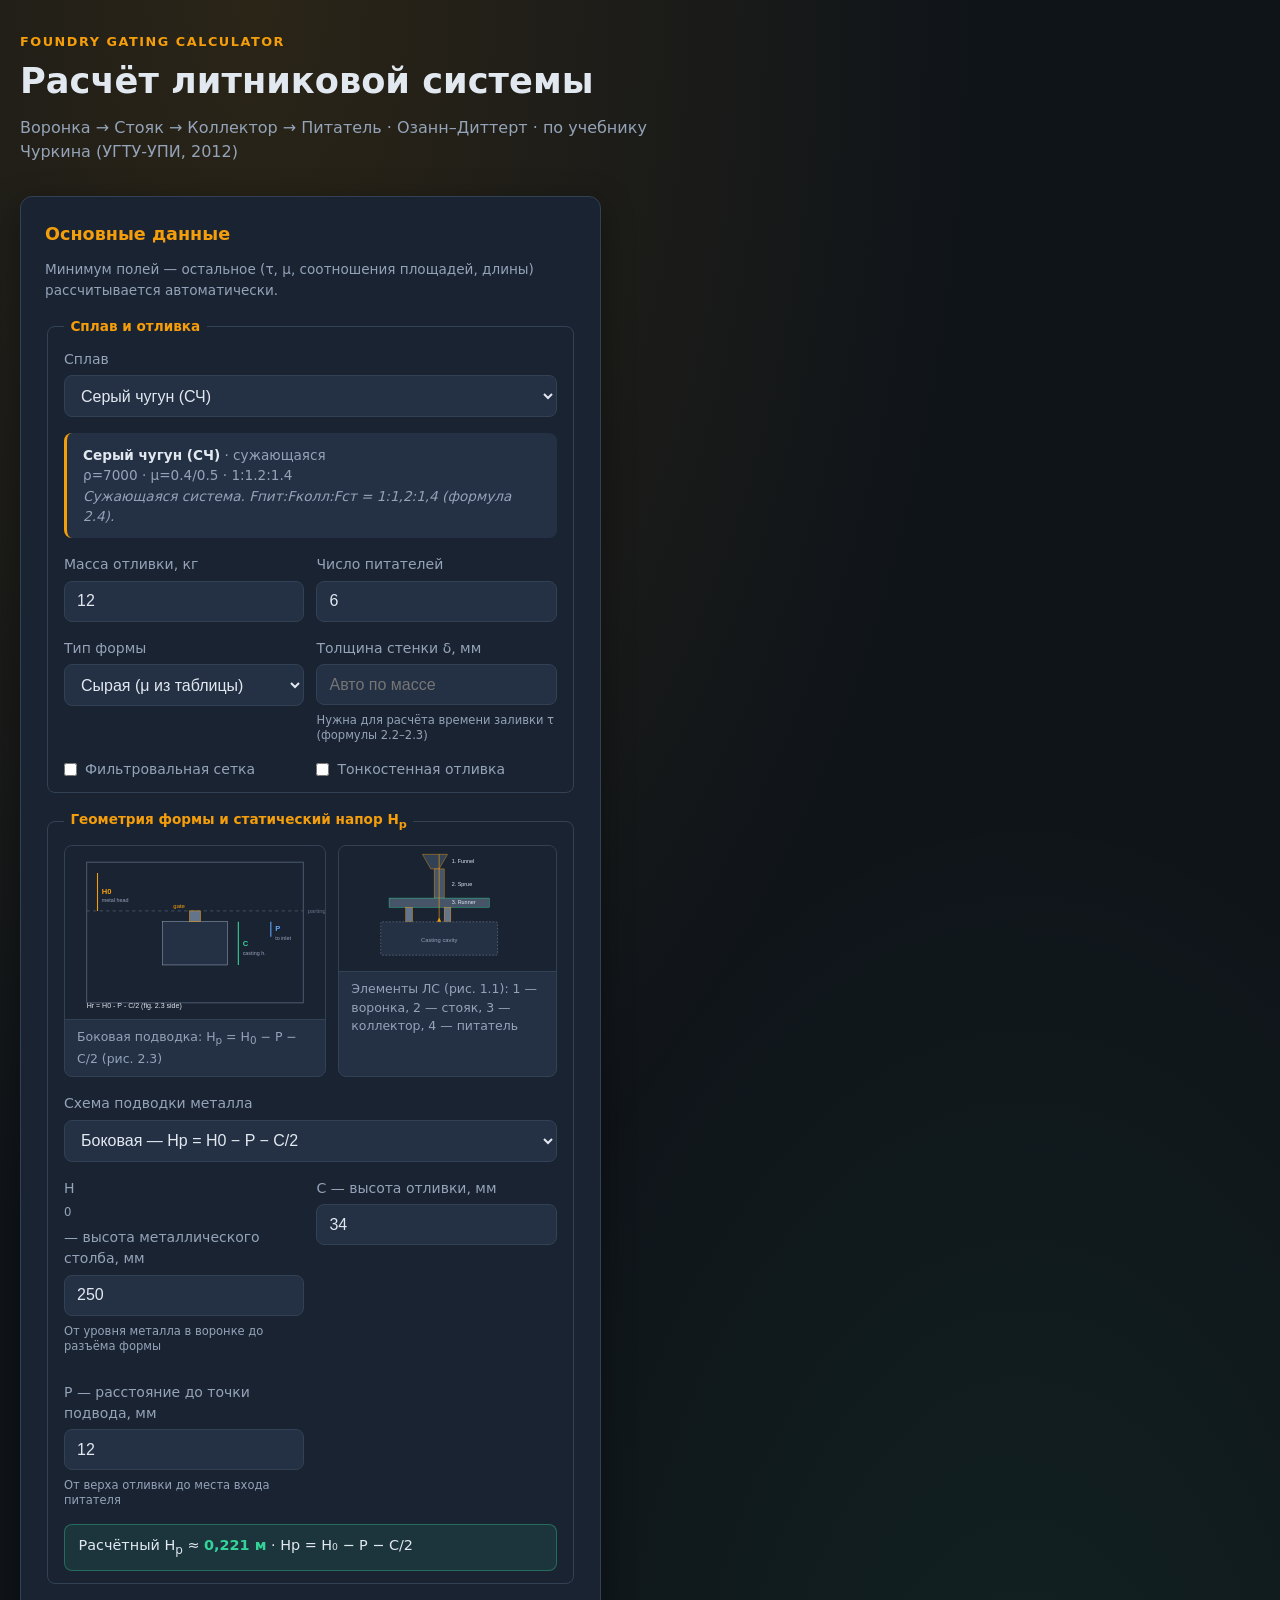
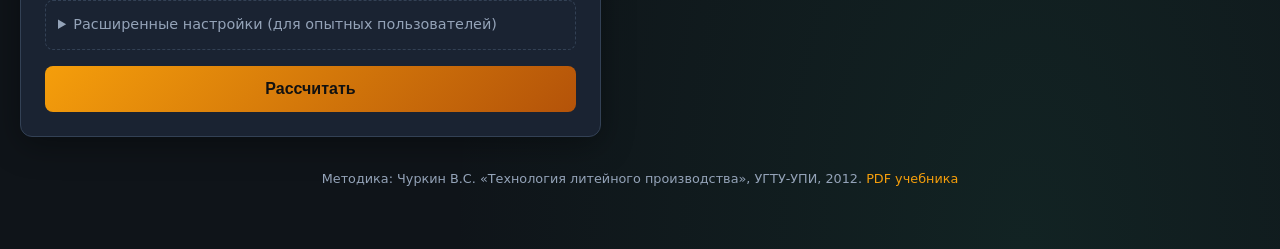
==== docs/index.html @ ab1e5223 "Fix SVG diagrams: valid UTF-8 and explicit dimensions for GitHub Pages" ====
<!DOCTYPE html>
<html lang="ru">
<head>
  <meta charset="UTF-8">
  <meta name="viewport" content="width=device-width, initial-scale=1.0">
  <title>Калькулятор литниковой системы</title>
  <link rel="stylesheet" href="css/styles.css">
</head>
<body>
  <div class="layout layout-wide">
    <header class="header">
      <p class="eyebrow">Foundry Gating Calculator</p>
      <h1>Расчёт литниковой системы</h1>
      <p class="subtitle">Воронка → Стояк → Коллектор → Питатель · Озанн–Диттерт · по учебнику Чуркина (УГТУ-УПИ, 2012)</p>
    </header>

    <main class="grid">
      <section class="card form-card">
        <h2>Основные данные</h2>
        <p class="form-hint">Минимум полей — остальное (τ, μ, соотношения площадей, длины) рассчитывается автоматически.</p>
        <form id="calc-form">

          <fieldset class="form-section">
            <legend>Сплав и отливка</legend>
            <label>Сплав <select id="alloy_id" name="alloy_id" required></select></label>
            <div id="alloy-info" class="alloy-info"></div>
            <div class="row">
              <label>Масса отливки, кг
                <input type="number" name="casting_mass_kg" value="12" min="0.01" step="0.01" required>
              </label>
              <label>Число питателей
                <input type="number" name="feeder_count" value="6" min="1" max="32">
              </label>
            </div>
            <div class="row">
              <label>Тип формы
                <select name="mold_moisture">
                  <option value="wet">Сырая (μ из таблицы)</option>
                  <option value="dry">Сухая</option>
                </select>
              </label>
              <label>Толщина стенки δ, мм
                <input type="number" name="wall_thickness_mm" id="wall_thickness_mm" placeholder="Авто по массе" min="0.1" step="0.1">
                <span class="field-hint">Нужна для расчёта времени заливки τ (формулы 2.2–2.3)</span>
              </label>
            </div>
            <div class="row check-row">
              <label class="check-label"><input type="checkbox" name="filter_screen" value="1"> Фильтровальная сетка</label>
              <label class="check-label"><input type="checkbox" name="thin_walled" value="1"> Тонкостенная отливка</label>
            </div>
          </fieldset>

          <fieldset class="form-section geometry-section">
            <legend>Геометрия формы и статический напор H<sub>р</sub></legend>

            <div class="help-panel">
              <figure class="diagram-figure">
                <img id="layout-diagram" src="img/head-side.svg" alt="Схема расчёта Hр" width="480" height="320">
                <figcaption id="layout-caption">Боковая подводка: H<sub>р</sub> = H<sub>0</sub> − P − C/2 (рис. 2.3)</figcaption>
              </figure>
              <figure class="diagram-figure diagram-small">
                <img src="img/system-elements.svg" alt="Элементы литниковой системы" width="520" height="300">
                <figcaption>Элементы ЛС (рис. 1.1): 1 — воронка, 2 — стояк, 3 — коллектор, 4 — питатель</figcaption>
              </figure>
            </div>

            <label>Схема подводки металла
              <select name="gating_layout" id="gating_layout">
                <option value="side">Боковая — H<sub>р</sub> = H<sub>0</sub> − P − C/2</option>
                <option value="top">Верхняя — H<sub>р</sub> = H<sub>0</sub></option>
                <option value="siphon">Сифонная — H<sub>р</sub> = H<sub>0</sub> − C/2</option>
                <option value="symmetric">Симметричная — H<sub>р</sub> = H<sub>0</sub> − C/8</option>
              </select>
            </label>

            <div class="row row-3">
              <label>H<sub>0</sub> — высота металлического столба, мм
                <input type="number" name="sprue_height_mm" id="sprue_height_mm" value="250" min="10" step="1">
                <span class="field-hint">От уровня металла в воронке до разъёма формы</span>
              </label>
              <label>C — высота отливки, мм
                <input type="number" name="casting_height_mm" id="casting_height_mm" value="34" min="0" step="1">
              </label>
              <label id="p-field">P — расстояние до точки подвода, мм
                <input type="number" name="inlet_distance_mm" id="inlet_distance_mm" value="12" min="0" step="1">
                <span class="field-hint">От верха отливки до места входа питателя</span>
              </label>
            </div>

            <div id="head-preview" class="head-preview">
              Расчётный H<sub>р</sub> ≈ <strong>0,212 м</strong>
            </div>
          </fieldset>

          <details class="advanced-section">
            <summary>Расширенные настройки (для опытных пользователей)</summary>
            <fieldset class="form-section">
              <legend>Дополнительно по отливке</legend>
              <div class="row">
                <label>Масса прибылей, кг <input type="number" name="riser_mass_kg" value="0" min="0" step="0.01"></label>
                <label>Отливок в форме <input type="number" name="castings_per_mold" value="1" min="1" max="32"></label>
              </div>
              <div class="row">
                <label>Коллекторов <input type="number" name="collector_count" value="1" min="1" max="8"></label>
                <label>H<sub>р</sub> вручную, м <input type="number" name="static_head_m" placeholder="Авто из геометрии" min="0.01" step="0.001"></label>
              </div>
              <div class="row">
                <label>Тип стенки (сталь)
                  <select name="steel_wall_type"><option value="thick">Толстостенная</option><option value="thin">Тонкостенная</option></select>
                </label>
                <label>Подключение питателя
                  <select name="feeder_attachment"><option value="to_riser">К прибыли</option><option value="to_casting">К отливке</option></select>
                </label>
              </div>
            </fieldset>

            <fieldset class="form-section">
              <legend>Ручная корректировка расчёта</legend>
              <div class="row">
                <label>τ вручную, с <input type="number" name="pouring_time_s" placeholder="Авто (2.2/2.3)" min="0.1" step="0.1"></label>
                <label>μ — коэфф. расхода <input type="number" name="discharge_coefficient" placeholder="Из базы сплава" min="0.01" max="1" step="0.01"></label>
              </div>
              <div class="row row-3">
                <label>F<sub>пит</sub> <input type="number" name="area_ratio_feeder" placeholder="Авто" min="0.1" step="0.01"></label>
                <label>F<sub>колл</sub> <input type="number" name="area_ratio_collector" placeholder="Авто" min="0.1" step="0.01"></label>
                <label>F<sub>ст</sub> <input type="number" name="area_ratio_sprue" placeholder="Авто" min="0.1" step="0.01"></label>
              </div>
              <div class="row">
                <label>Припуск на литник, % <input type="number" name="overrun_factor" placeholder="Из базы" min="0" max="100" step="1"></label>
                <label>Допуск итерации, % <input type="number" name="iteration_tolerance" value="3" min="1" max="20" step="1"></label>
              </div>
            </fieldset>

            <fieldset class="form-section">
              <legend>Формы сечений</legend>
              <div class="row row-3">
                <label>Форма стояка <select name="sprue_shape"><option value="circle">Круг</option><option value="square">Квадрат</option></select></label>
                <label>Конус стояка <select name="sprue_taper"><option value="constricting_down">Суж. вниз</option><option value="expanding_up">Расш. вверх</option></select></label>
                <label>Уклон стояка, мм <input type="number" name="sprue_draft_mm" value="5" min="0" step="0.5"></label>
              </div>
              <div class="row row-3">
                <label>Форма коллектора <select name="collector_shape"><option value="trapezoid">Трапеция</option><option value="rectangle">Прямоугольник</option><option value="circle">Круг</option><option value="square">Квадрат</option></select></label>
                <label>Форма питателя <select name="feeder_shape"><option value="trapezoid">Трапеция</option><option value="rectangle">Прямоугольник</option><option value="circle">Круг</option><option value="square">Квадрат</option></select></label>
                <label>Соотн. сторон питателя <input type="number" name="feeder_aspect_ratio" value="3" min="1" max="10" step="0.1"></label>
              </div>
            </fieldset>
          </details>

          <button type="submit" class="btn-primary">Рассчитать</button>
        </form>
      </section>

      <section class="card results-card" id="results" hidden>
        <h2>Результаты</h2>
        <div id="auto-info" class="auto-info"></div>
        <div id="summary" class="summary"></div>
        <div id="extra" class="extra-stats"></div>
        <div id="sections" class="sections"></div>
        <div id="mass" class="mass-block"></div>
        <div id="notes" class="notes"></div>
      </section>
    </main>

    <footer class="footer">
      <p>
        Методика: Чуркин В.С. «Технология литейного производства», УГТУ-УПИ, 2012.
        <a href="reference.pdf" target="_blank" rel="noopener">PDF учебника</a>
      </p>
    </footer>
  </div>
  <script src="js/data.js"></script>
  <script src="js/engine.js"></script>
  <script src="js/app.js"></script>
</body>
</html>
---- docs/css/styles.css ----
:root {
  --bg: #0f1419;
  --surface: #1a2332;
  --surface-2: #243044;
  --border: #334155;
  --text: #e2e8f0;
  --muted: #94a3b8;
  --accent: #f59e0b;
  --accent-dim: #b45309;
  --success: #34d399;
  --warning: #fbbf24;
  --radius: 12px;
  --shadow: 0 8px 32px rgba(0, 0, 0, 0.35);
  font-family: "Segoe UI", system-ui, -apple-system, sans-serif;
}

* { box-sizing: border-box; }

body {
  margin: 0;
  min-height: 100vh;
  background:
    radial-gradient(ellipse at 20% 0%, rgba(245, 158, 11, 0.12), transparent 50%),
    radial-gradient(ellipse at 80% 100%, rgba(52, 211, 153, 0.08), transparent 40%),
    var(--bg);
  color: var(--text);
  line-height: 1.5;
}

.layout { max-width: 1100px; margin: 0 auto; padding: 2rem 1.25rem 3rem; }
.layout-wide { max-width: 1280px; }
.form-section { border: 1px solid var(--border); border-radius: 8px; padding: 0.75rem 1rem 0.25rem; margin-bottom: 1rem; }
.form-section legend { padding: 0 0.4rem; color: var(--accent); font-size: 0.85rem; font-weight: 600; }
.row-3 { grid-template-columns: repeat(3, 1fr); }
@media (max-width: 700px) { .row, .row-3 { grid-template-columns: 1fr; } }
.extra-stats { margin-bottom: 1rem; }
.extra-grid { display: grid; grid-template-columns: repeat(auto-fit, minmax(130px, 1fr)); gap: 0.5rem; background: var(--surface-2); border-radius: 8px; padding: 0.75rem; font-size: 0.85rem; }
.extra-grid span { display: block; color: var(--muted); font-size: 0.72rem; text-transform: uppercase; letter-spacing: 0.04em; }
.extra-grid strong { color: var(--success); }
.mass-block { margin: 1rem 0; padding-top: 0.75rem; border-top: 1px solid var(--border); }
.mass-title { margin: 0 0 0.5rem; font-size: 0.9rem; color: var(--accent); }
.header { margin-bottom: 2rem; }
.eyebrow { margin: 0 0 0.25rem; font-size: 0.8rem; letter-spacing: 0.12em; text-transform: uppercase; color: var(--accent); font-weight: 600; }
h1 { margin: 0 0 0.5rem; font-size: clamp(1.6rem, 4vw, 2.2rem); font-weight: 700; }
.subtitle { margin: 0; color: var(--muted); max-width: 640px; }
.grid { display: grid; gap: 1.25rem; }
@media (min-width: 900px) { .grid { grid-template-columns: 1fr 1.1fr; align-items: start; } }
.card { background: var(--surface); border: 1px solid var(--border); border-radius: var(--radius); padding: 1.5rem; box-shadow: var(--shadow); }
.card h2 { margin: 0 0 1.25rem; font-size: 1.1rem; color: var(--accent); }
label { display: flex; flex-direction: column; gap: 0.35rem; font-size: 0.875rem; color: var(--muted); margin-bottom: 1rem; }
input, select { background: var(--surface-2); border: 1px solid var(--border); border-radius: 8px; color: var(--text); padding: 0.65rem 0.75rem; font-size: 1rem; }
input:focus, select:focus { outline: 2px solid rgba(245, 158, 11, 0.45); border-color: var(--accent); }
.row { display: grid; grid-template-columns: 1fr 1fr; gap: 0.75rem; }
.alloy-info { background: var(--surface-2); border-radius: 8px; padding: 0.75rem 1rem; margin-bottom: 1rem; font-size: 0.85rem; color: var(--muted); border-left: 3px solid var(--accent); }
.alloy-info strong { color: var(--text); }
.btn-primary { width: 100%; border: none; border-radius: 8px; padding: 0.85rem 1rem; font-size: 1rem; font-weight: 600; cursor: pointer; background: linear-gradient(135deg, var(--accent), var(--accent-dim)); color: #111; }
.btn-primary:hover { filter: brightness(1.08); transform: translateY(-1px); }
.summary { display: grid; grid-template-columns: repeat(auto-fit, minmax(140px, 1fr)); gap: 0.75rem; margin-bottom: 1.25rem; }
.stat { background: var(--surface-2); border-radius: 8px; padding: 0.75rem; }
.stat-label { font-size: 0.75rem; color: var(--muted); text-transform: uppercase; letter-spacing: 0.05em; }
.stat-value { font-size: 1.15rem; font-weight: 700; color: var(--success); margin-top: 0.15rem; }
.sections { display: flex; flex-direction: column; gap: 0.75rem; }
.section-item { background: var(--surface-2); border-radius: 8px; padding: 1rem; border-left: 4px solid var(--accent); }
.section-item h3 { margin: 0 0 0.35rem; font-size: 0.95rem; }
.section-area { font-size: 1.4rem; font-weight: 700; color: var(--accent); }
.section-flow { font-size: 1.2rem; }
.section-dim { color: var(--muted); font-size: 0.9rem; margin-top: 0.25rem; }
.notes { margin-top: 1rem; padding-top: 1rem; border-top: 1px solid var(--border); }
.notes p { margin: 0.35rem 0; font-size: 0.85rem; color: var(--muted); }
.notes p.warning { color: var(--warning); }
.footer { margin-top: 2rem; text-align: center; font-size: 0.8rem; color: var(--muted); }
.error { background: rgba(239, 68, 68, 0.15); border: 1px solid rgba(239, 68, 68, 0.4); color: #fca5a5; padding: 0.75rem 1rem; border-radius: 8px; margin-top: 1rem; font-size: 0.9rem; }

.form-hint { margin: -0.5rem 0 1rem; font-size: 0.85rem; color: var(--muted); }
.field-hint { font-size: 0.72rem; color: var(--muted); line-height: 1.3; margin-top: 0.15rem; }
.check-row { align-items: center; }
.check-label { flex-direction: row; align-items: center; gap: 0.5rem; margin-bottom: 0.5rem; cursor: pointer; }
.check-label input { width: auto; margin: 0; }

.help-panel { display: grid; gap: 0.75rem; margin-bottom: 1rem; }
@media (min-width: 700px) { .help-panel { grid-template-columns: 1.2fr 1fr; } }
.diagram-figure { margin: 0; background: var(--surface-2); border-radius: 8px; overflow: hidden; border: 1px solid var(--border); }
.diagram-figure img { display: block; width: 100%; height: auto; }
.diagram-figure figcaption { padding: 0.5rem 0.75rem; font-size: 0.78rem; color: var(--muted); border-top: 1px solid var(--border); }
.head-preview { background: rgba(52, 211, 153, 0.1); border: 1px solid rgba(52, 211, 153, 0.35); border-radius: 8px; padding: 0.65rem 0.85rem; font-size: 0.9rem; color: var(--text); margin-bottom: 0.5rem; }
.head-preview strong { color: var(--success); }

.advanced-section { margin: 1rem 0; border: 1px dashed var(--border); border-radius: 8px; padding: 0.5rem 0.75rem; }
.advanced-section summary { cursor: pointer; color: var(--muted); font-size: 0.9rem; padding: 0.35rem 0; user-select: none; }
.advanced-section summary:hover { color: var(--accent); }
.advanced-section[open] summary { margin-bottom: 0.5rem; color: var(--accent); }
.advanced-section .form-section { margin-top: 0.5rem; }

.auto-info { background: var(--surface-2); border-radius: 8px; padding: 0.65rem 0.85rem; margin-bottom: 1rem; border-left: 3px solid var(--success); }
.auto-info p { margin: 0; font-size: 0.82rem; color: var(--muted); }

.footer a { color: var(--accent); text-decoration: none; }
.footer a:hover { text-decoration: underline; }
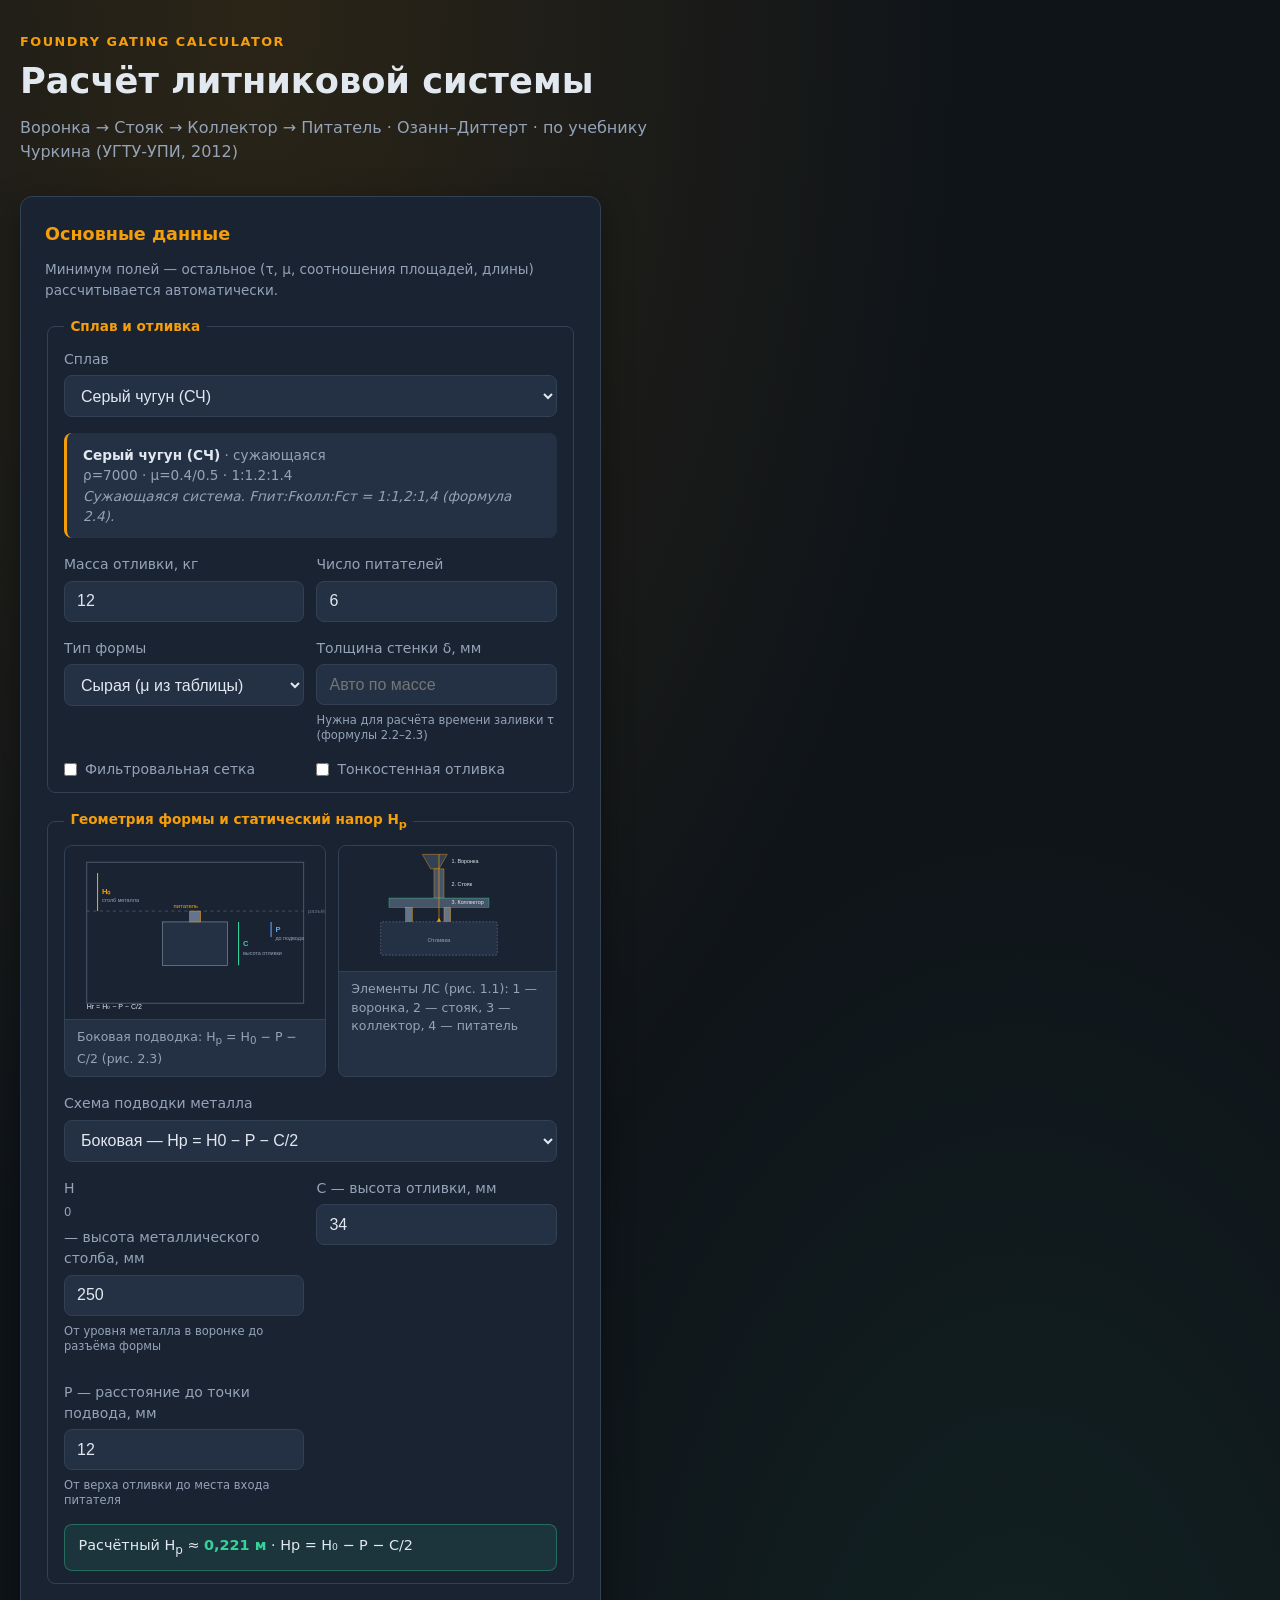
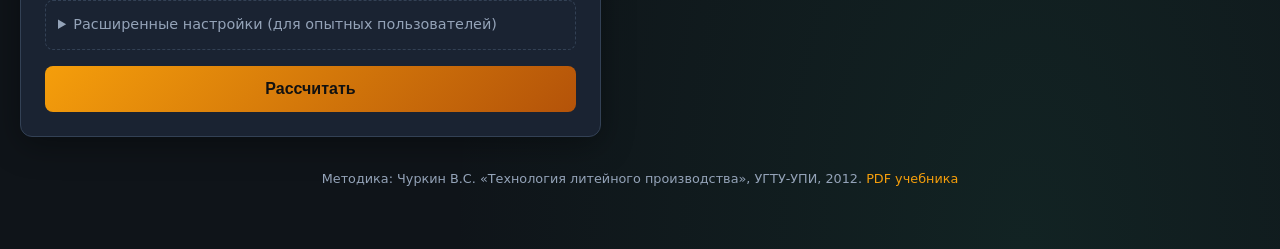
==== commit 54a9ce9a: "Embed SVG diagrams inline instead of external img files" ====
--- a/docs/index.html
+++ b/docs/index.html
@@ -55,11 +55,11 @@
 
             <div class="help-panel">
               <figure class="diagram-figure">
-                <img id="layout-diagram" src="img/head-side.svg" alt="Схема расчёта Hр" width="480" height="320">
+                <div id="layout-diagram" class="diagram-svg" role="img" aria-label="Схема расчёта Hр"></div>
                 <figcaption id="layout-caption">Боковая подводка: H<sub>р</sub> = H<sub>0</sub> − P − C/2 (рис. 2.3)</figcaption>
               </figure>
               <figure class="diagram-figure diagram-small">
-                <img src="img/system-elements.svg" alt="Элементы литниковой системы" width="520" height="300">
+                <div id="system-diagram" class="diagram-svg" role="img" aria-label="Элементы литниковой системы"></div>
                 <figcaption>Элементы ЛС (рис. 1.1): 1 — воронка, 2 — стояк, 3 — коллектор, 4 — питатель</figcaption>
               </figure>
             </div>
@@ -168,6 +168,7 @@
       </p>
     </footer>
   </div>
+  <script src="js/diagrams.js"></script>
   <script src="js/data.js"></script>
   <script src="js/engine.js"></script>
   <script src="js/app.js"></script>
--- a/docs/css/styles.css
+++ b/docs/css/styles.css
@@ -80,7 +80,10 @@
 .help-panel { display: grid; gap: 0.75rem; margin-bottom: 1rem; }
 @media (min-width: 700px) { .help-panel { grid-template-columns: 1.2fr 1fr; } }
 .diagram-figure { margin: 0; background: var(--surface-2); border-radius: 8px; overflow: hidden; border: 1px solid var(--border); }
-.diagram-figure img { display: block; width: 100%; height: auto; }
+.diagram-figure img,
+.diagram-figure svg,
+.diagram-svg svg { display: block; width: 100%; height: auto; }
+.diagram-svg { line-height: 0; }
 .diagram-figure figcaption { padding: 0.5rem 0.75rem; font-size: 0.78rem; color: var(--muted); border-top: 1px solid var(--border); }
 .head-preview { background: rgba(52, 211, 153, 0.1); border: 1px solid rgba(52, 211, 153, 0.35); border-radius: 8px; padding: 0.65rem 0.85rem; font-size: 0.9rem; color: var(--text); margin-bottom: 0.5rem; }
 .head-preview strong { color: var(--success); }
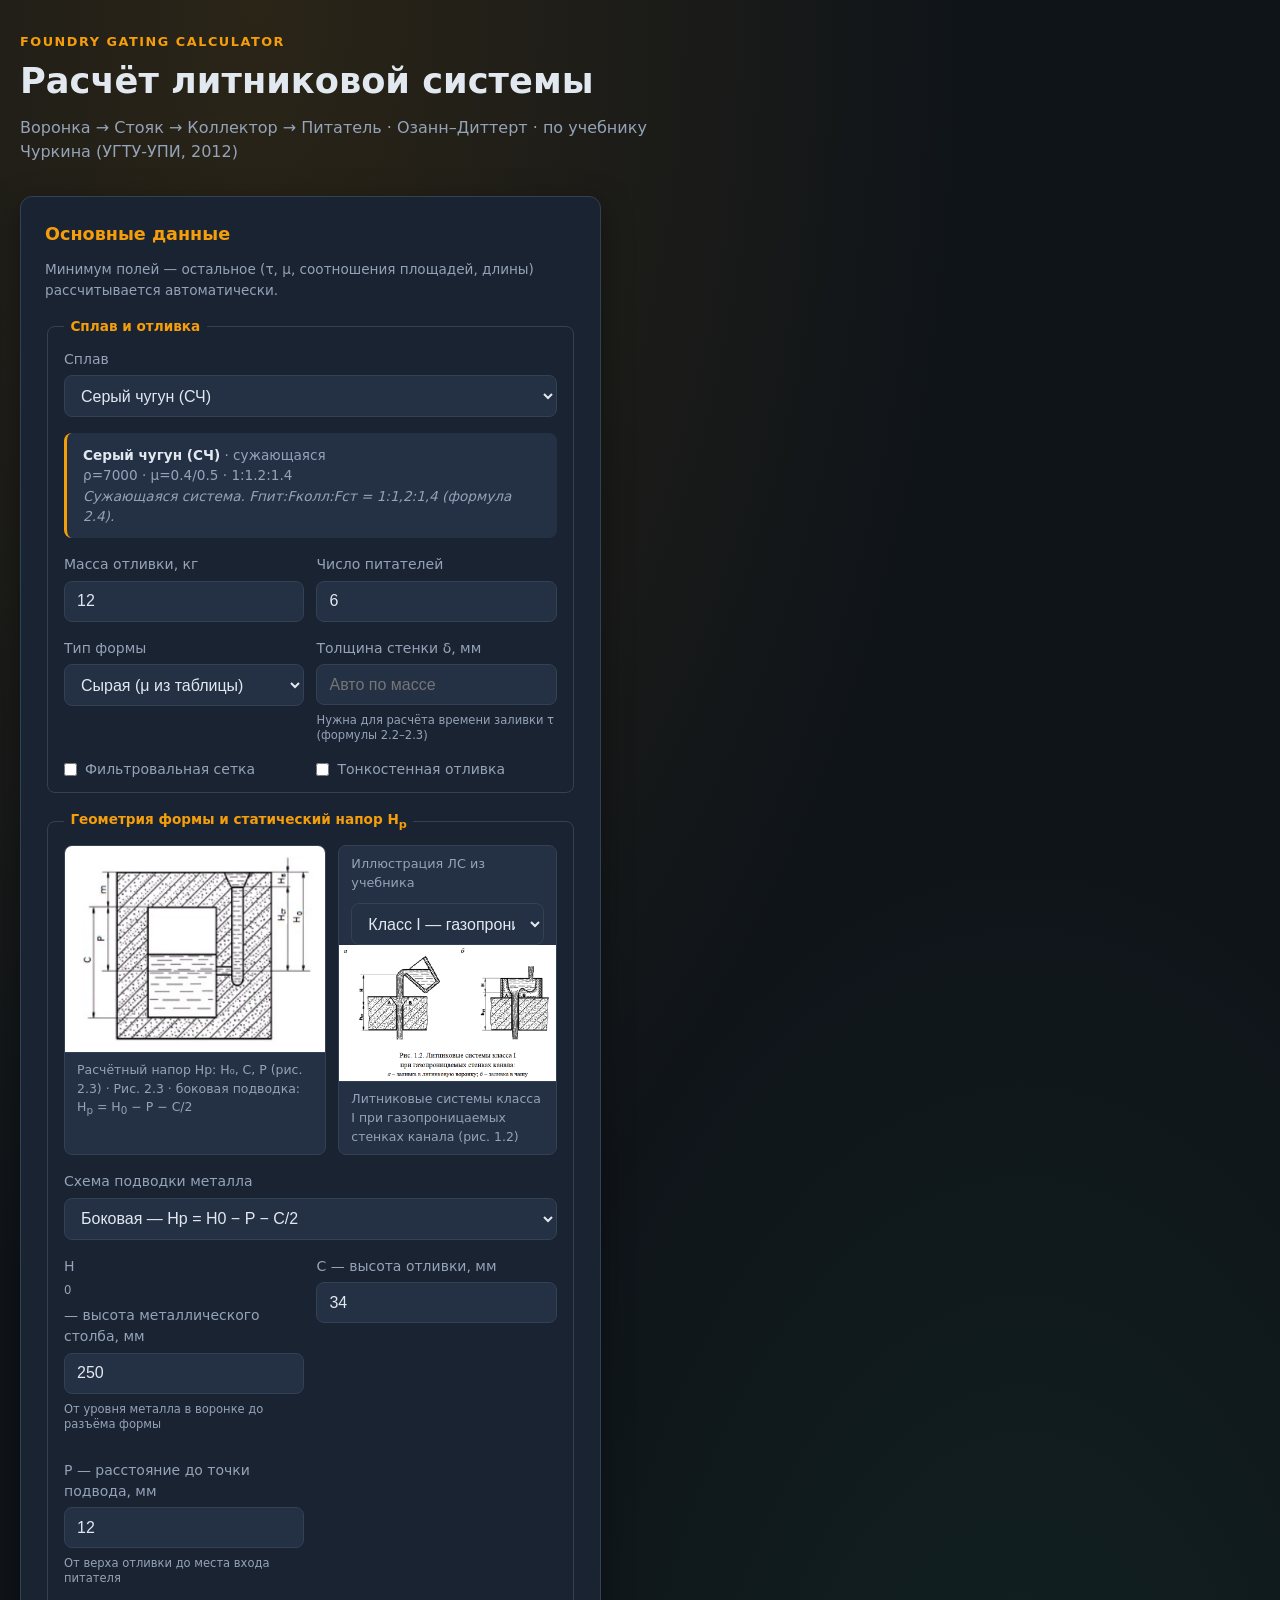
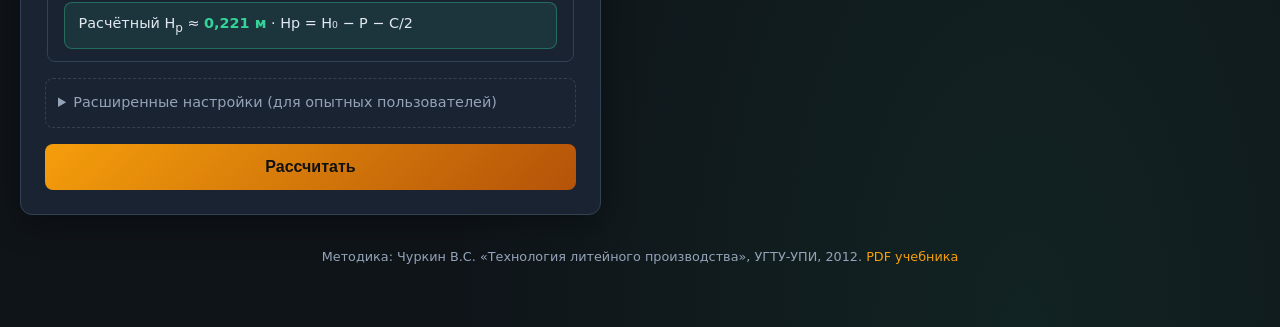
==== commit 59dc9079: "Подключить иллюстрации из resourse (1-7.png) по res.txt" ====
--- a/docs/index.html
+++ b/docs/index.html
@@ -4,7 +4,7 @@
   <meta charset="UTF-8">
   <meta name="viewport" content="width=device-width, initial-scale=1.0">
   <title>Калькулятор литниковой системы</title>
-  <link rel="stylesheet" href="css/styles.css">
+  <link rel="stylesheet" href="css/styles.css?v=4">
 </head>
 <body>
   <div class="layout layout-wide">
@@ -44,6 +44,10 @@
                 <span class="field-hint">Нужна для расчёта времени заливки τ (формулы 2.2–2.3)</span>
               </label>
             </div>
+            <div id="coeff-table-figure" class="ref-figure" hidden>
+              <img id="ref-coeff-img" class="ref-img" src="" alt="">
+              <p id="ref-coeff-caption" class="ref-caption"></p>
+            </div>
             <div class="row check-row">
               <label class="check-label"><input type="checkbox" name="filter_screen" value="1"> Фильтровальная сетка</label>
               <label class="check-label"><input type="checkbox" name="thin_walled" value="1"> Тонкостенная отливка</label>
@@ -55,12 +59,20 @@
 
             <div class="help-panel">
               <figure class="diagram-figure">
-                <div id="layout-diagram" class="diagram-svg" role="img" aria-label="Схема расчёта Hр"></div>
-                <figcaption id="layout-caption">Боковая подводка: H<sub>р</sub> = H<sub>0</sub> − P − C/2 (рис. 2.3)</figcaption>
+                <img id="ref-head-img" class="ref-img" src="img/book/7.png" alt="Расчётный напор Hр">
+                <figcaption id="layout-caption">Расчётный напор H<sub>р</sub>: H<sub>0</sub>, C, P (рис. 2.3) · боковая: H<sub>р</sub> = H<sub>0</sub> − P − C/2</figcaption>
               </figure>
               <figure class="diagram-figure diagram-small">
-                <div id="system-diagram" class="diagram-svg" role="img" aria-label="Элементы литниковой системы"></div>
-                <figcaption>Элементы ЛС (рис. 1.1): 1 — воронка, 2 — стояк, 3 — коллектор, 4 — питатель</figcaption>
+                <label class="ref-select-label">Иллюстрация ЛС из учебника
+                  <select id="system-illustration">
+                    <option value="3">Класс I — газопроницаемые стенки</option>
+                    <option value="4">Класс I — газонепроницаемые стенки</option>
+                    <option value="5">Класс II — вид IIА</option>
+                    <option value="6">Класс II — вид IIB</option>
+                  </select>
+                </label>
+                <img id="ref-system-img" class="ref-img" src="img/book/3.png" alt="Литниковая система">
+                <figcaption id="system-caption">Литниковые системы класса I при газопроницаемых стенках канала (рис. 1.2)</figcaption>
               </figure>
             </div>
 
@@ -168,9 +180,9 @@
       </p>
     </footer>
   </div>
-  <script src="js/diagrams.js"></script>
-  <script src="js/data.js"></script>
-  <script src="js/engine.js"></script>
-  <script src="js/app.js"></script>
+  <script src="js/reference-images.js?v=4"></script>
+  <script src="js/data.js?v=4"></script>
+  <script src="js/engine.js?v=4"></script>
+  <script src="js/app.js?v=4"></script>
 </body>
 </html>
--- a/docs/css/styles.css
+++ b/docs/css/styles.css
@@ -82,8 +82,13 @@
 .diagram-figure { margin: 0; background: var(--surface-2); border-radius: 8px; overflow: hidden; border: 1px solid var(--border); }
 .diagram-figure img,
 .diagram-figure svg,
-.diagram-svg svg { display: block; width: 100%; height: auto; }
+.diagram-svg svg,
+.ref-img { display: block; width: 100%; height: auto; background: #fff; }
 .diagram-svg { line-height: 0; }
+.ref-figure { margin-bottom: 1rem; background: var(--surface-2); border-radius: 8px; overflow: hidden; border: 1px solid var(--border); }
+.ref-caption { margin: 0; padding: 0.5rem 0.75rem; font-size: 0.78rem; color: var(--muted); border-top: 1px solid var(--border); }
+.ref-select-label { padding: 0.5rem 0.75rem 0; margin: 0; font-size: 0.8rem; }
+.ref-select-label select { margin-top: 0.35rem; }
 .diagram-figure figcaption { padding: 0.5rem 0.75rem; font-size: 0.78rem; color: var(--muted); border-top: 1px solid var(--border); }
 .head-preview { background: rgba(52, 211, 153, 0.1); border: 1px solid rgba(52, 211, 153, 0.35); border-radius: 8px; padding: 0.65rem 0.85rem; font-size: 0.9rem; color: var(--text); margin-bottom: 0.5rem; }
 .head-preview strong { color: var(--success); }
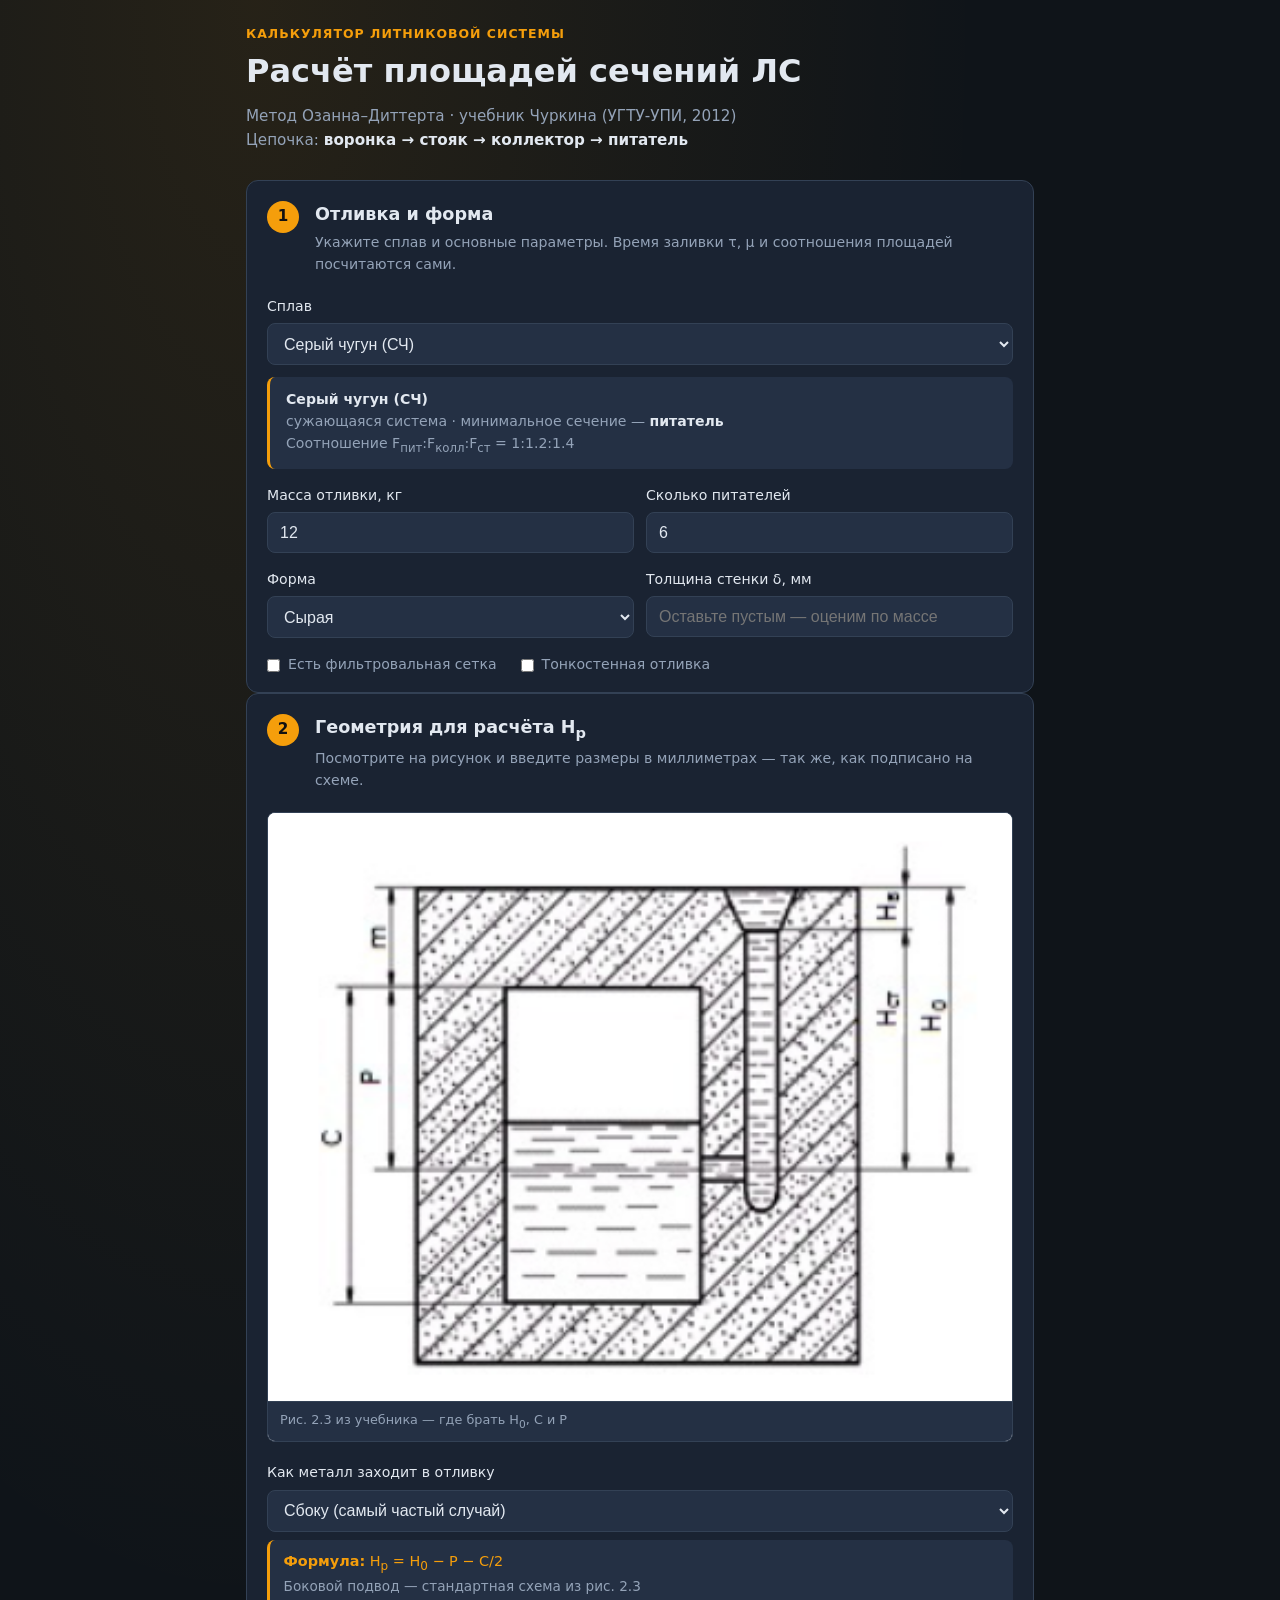
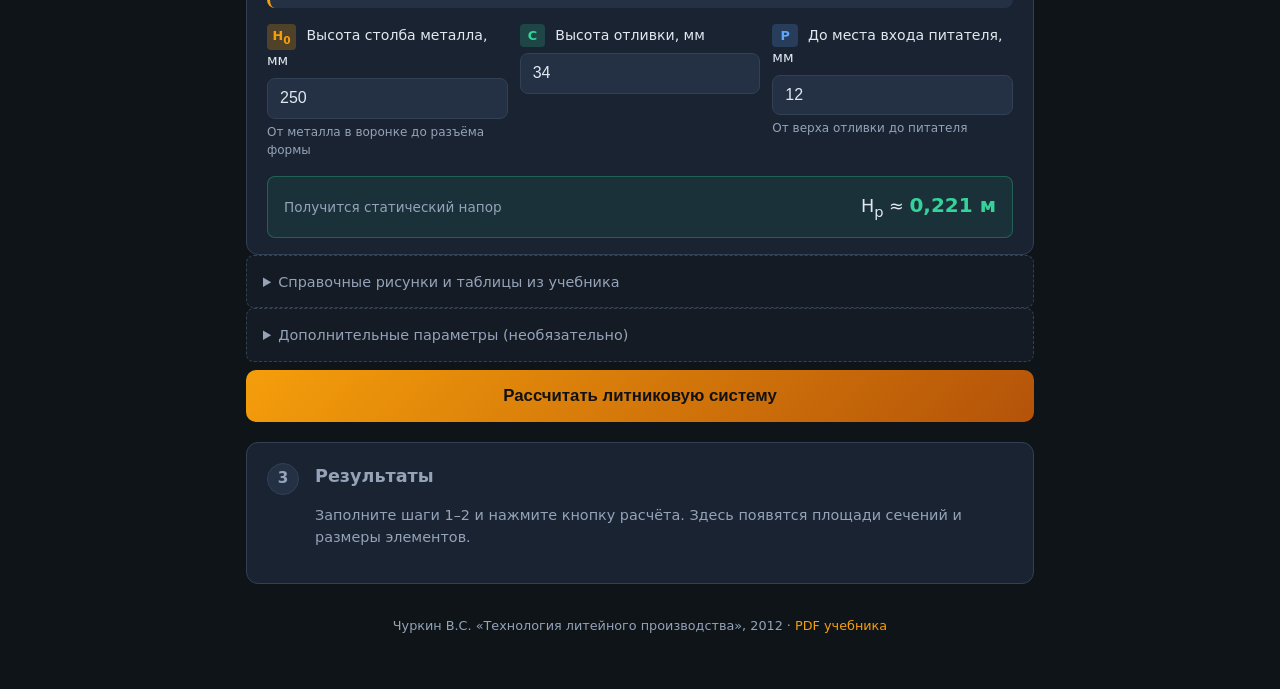
==== commit c45f824b: "Упростить интерфейс: пошаговая форма и понятные подписи" ====
--- a/docs/index.html
+++ b/docs/index.html
@@ -4,185 +4,183 @@
   <meta charset="UTF-8">
   <meta name="viewport" content="width=device-width, initial-scale=1.0">
   <title>Калькулятор литниковой системы</title>
-  <link rel="stylesheet" href="css/styles.css?v=4">
+  <link rel="stylesheet" href="css/styles.css?v=5">
 </head>
 <body>
-  <div class="layout layout-wide">
+  <div class="layout">
     <header class="header">
-      <p class="eyebrow">Foundry Gating Calculator</p>
-      <h1>Расчёт литниковой системы</h1>
-      <p class="subtitle">Воронка → Стояк → Коллектор → Питатель · Озанн–Диттерт · по учебнику Чуркина (УГТУ-УПИ, 2012)</p>
+      <p class="eyebrow">Калькулятор литниковой системы</p>
+      <h1>Расчёт площадей сечений ЛС</h1>
+      <p class="subtitle">Метод Озанна–Диттерта · учебник Чуркина (УГТУ-УПИ, 2012)<br>
+        Цепочка: <strong>воронка → стояк → коллектор → питатель</strong></p>
     </header>
 
-    <main class="grid">
-      <section class="card form-card">
-        <h2>Основные данные</h2>
-        <p class="form-hint">Минимум полей — остальное (τ, μ, соотношения площадей, длины) рассчитывается автоматически.</p>
-        <form id="calc-form">
+    <main class="main-flow">
+      <form id="calc-form" class="calc-form">
 
-          <fieldset class="form-section">
-            <legend>Сплав и отливка</legend>
-            <label>Сплав <select id="alloy_id" name="alloy_id" required></select></label>
-            <div id="alloy-info" class="alloy-info"></div>
-            <div class="row">
-              <label>Масса отливки, кг
-                <input type="number" name="casting_mass_kg" value="12" min="0.01" step="0.01" required>
-              </label>
-              <label>Число питателей
-                <input type="number" name="feeder_count" value="6" min="1" max="32">
-              </label>
+        <!-- ШАГ 1 -->
+        <section class="step-card">
+          <div class="step-header">
+            <span class="step-num">1</span>
+            <div>
+              <h2 class="step-title">Отливка и форма</h2>
+              <p class="step-desc">Укажите сплав и основные параметры. Время заливки τ, μ и соотношения площадей посчитаются сами.</p>
             </div>
-            <div class="row">
-              <label>Тип формы
-                <select name="mold_moisture">
-                  <option value="wet">Сырая (μ из таблицы)</option>
-                  <option value="dry">Сухая</option>
-                </select>
-              </label>
-              <label>Толщина стенки δ, мм
-                <input type="number" name="wall_thickness_mm" id="wall_thickness_mm" placeholder="Авто по массе" min="0.1" step="0.1">
-                <span class="field-hint">Нужна для расчёта времени заливки τ (формулы 2.2–2.3)</span>
-              </label>
-            </div>
-            <div id="coeff-table-figure" class="ref-figure" hidden>
-              <img id="ref-coeff-img" class="ref-img" src="" alt="">
-              <p id="ref-coeff-caption" class="ref-caption"></p>
-            </div>
-            <div class="row check-row">
-              <label class="check-label"><input type="checkbox" name="filter_screen" value="1"> Фильтровальная сетка</label>
-              <label class="check-label"><input type="checkbox" name="thin_walled" value="1"> Тонкостенная отливка</label>
-            </div>
-          </fieldset>
+          </div>
 
-          <fieldset class="form-section geometry-section">
-            <legend>Геометрия формы и статический напор H<sub>р</sub></legend>
+          <label class="field">
+            <span class="field-label">Сплав</span>
+            <select id="alloy_id" name="alloy_id" required></select>
+          </label>
+          <div id="alloy-info" class="alloy-info"></div>
 
-            <div class="help-panel">
-              <figure class="diagram-figure">
-                <img id="ref-head-img" class="ref-img" src="img/book/7.png" alt="Расчётный напор Hр">
-                <figcaption id="layout-caption">Расчётный напор H<sub>р</sub>: H<sub>0</sub>, C, P (рис. 2.3) · боковая: H<sub>р</sub> = H<sub>0</sub> − P − C/2</figcaption>
-              </figure>
-              <figure class="diagram-figure diagram-small">
-                <label class="ref-select-label">Иллюстрация ЛС из учебника
-                  <select id="system-illustration">
-                    <option value="3">Класс I — газопроницаемые стенки</option>
-                    <option value="4">Класс I — газонепроницаемые стенки</option>
-                    <option value="5">Класс II — вид IIА</option>
-                    <option value="6">Класс II — вид IIB</option>
-                  </select>
-                </label>
-                <img id="ref-system-img" class="ref-img" src="img/book/3.png" alt="Литниковая система">
-                <figcaption id="system-caption">Литниковые системы класса I при газопроницаемых стенках канала (рис. 1.2)</figcaption>
-              </figure>
-            </div>
-
-            <label>Схема подводки металла
-              <select name="gating_layout" id="gating_layout">
-                <option value="side">Боковая — H<sub>р</sub> = H<sub>0</sub> − P − C/2</option>
-                <option value="top">Верхняя — H<sub>р</sub> = H<sub>0</sub></option>
-                <option value="siphon">Сифонная — H<sub>р</sub> = H<sub>0</sub> − C/2</option>
-                <option value="symmetric">Симметричная — H<sub>р</sub> = H<sub>0</sub> − C/8</option>
+          <div class="field-grid field-grid-2">
+            <label class="field">
+              <span class="field-label">Масса отливки, кг</span>
+              <input type="number" name="casting_mass_kg" value="12" min="0.01" step="0.01" required>
+            </label>
+            <label class="field">
+              <span class="field-label">Сколько питателей</span>
+              <input type="number" name="feeder_count" value="6" min="1" max="32">
+            </label>
+            <label class="field">
+              <span class="field-label">Форма</span>
+              <select name="mold_moisture">
+                <option value="wet">Сырая</option>
+                <option value="dry">Сухая</option>
               </select>
             </label>
+            <label class="field">
+              <span class="field-label">Толщина стенки δ, мм</span>
+              <input type="number" name="wall_thickness_mm" id="wall_thickness_mm" placeholder="Оставьте пустым — оценим по массе" min="0.1" step="0.1">
+            </label>
+          </div>
 
-            <div class="row row-3">
-              <label>H<sub>0</sub> — высота металлического столба, мм
-                <input type="number" name="sprue_height_mm" id="sprue_height_mm" value="250" min="10" step="1">
-                <span class="field-hint">От уровня металла в воронке до разъёма формы</span>
-              </label>
-              <label>C — высота отливки, мм
-                <input type="number" name="casting_height_mm" id="casting_height_mm" value="34" min="0" step="1">
-              </label>
-              <label id="p-field">P — расстояние до точки подвода, мм
-                <input type="number" name="inlet_distance_mm" id="inlet_distance_mm" value="12" min="0" step="1">
-                <span class="field-hint">От верха отливки до места входа питателя</span>
-              </label>
+          <div class="options-row">
+            <label class="check-label"><input type="checkbox" name="filter_screen" value="1"> Есть фильтровальная сетка</label>
+            <label class="check-label"><input type="checkbox" name="thin_walled" value="1"> Тонкостенная отливка</label>
+          </div>
+        </section>
+
+        <!-- ШАГ 2 -->
+        <section class="step-card">
+          <div class="step-header">
+            <span class="step-num">2</span>
+            <div>
+              <h2 class="step-title">Геометрия для расчёта H<sub>р</sub></h2>
+              <p class="step-desc">Посмотрите на рисунок и введите размеры в миллиметрах — так же, как подписано на схеме.</p>
             </div>
+          </div>
 
-            <div id="head-preview" class="head-preview">
-              Расчётный H<sub>р</sub> ≈ <strong>0,212 м</strong>
+          <figure class="ref-hero">
+            <img id="ref-head-img" class="ref-img" src="img/book/7.png" alt="Расчётный напор Hр">
+            <figcaption>Рис. 2.3 из учебника — где брать H<sub>0</sub>, C и P</figcaption>
+          </figure>
+
+          <label class="field">
+            <span class="field-label">Как металл заходит в отливку</span>
+            <select name="gating_layout" id="gating_layout">
+              <option value="side">Сбоку (самый частый случай)</option>
+              <option value="top">Сверху</option>
+              <option value="siphon">Сифоном</option>
+              <option value="symmetric">Симметрично</option>
+            </select>
+          </label>
+
+          <div id="layout-formula" class="formula-box"></div>
+
+          <div class="field-grid field-grid-3">
+            <label class="field field-tag-h0" id="field-h0">
+              <span class="field-label"><span class="dim-tag">H<sub>0</sub></span> Высота столба металла, мм</span>
+              <input type="number" name="sprue_height_mm" id="sprue_height_mm" value="250" min="10" step="1">
+              <span class="field-hint">От металла в воронке до разъёма формы</span>
+            </label>
+            <label class="field field-tag-c" id="field-c">
+              <span class="field-label"><span class="dim-tag">C</span> Высота отливки, мм</span>
+              <input type="number" name="casting_height_mm" id="casting_height_mm" value="34" min="0" step="1">
+            </label>
+            <label class="field field-tag-p" id="p-field">
+              <span class="field-label"><span class="dim-tag">P</span> До места входа питателя, мм</span>
+              <input type="number" name="inlet_distance_mm" id="inlet_distance_mm" value="12" min="0" step="1">
+              <span class="field-hint">От верха отливки до питателя</span>
+            </label>
+          </div>
+
+          <div id="head-preview" class="result-preview">
+            <span class="result-preview-label">Получится статический напор</span>
+            <span class="result-preview-value">H<sub>р</sub> ≈ <strong>0,212 м</strong></span>
+          </div>
+        </section>
+
+        <!-- Справка -->
+        <details class="help-book">
+          <summary>Справочные рисунки и таблицы из учебника</summary>
+          <p class="help-book-intro">Таблицы S₁ для стали и алюминия, типы литниковых систем (класс I и II).</p>
+          <label class="field">
+            <span class="field-label">Выберите рисунок / таблицу</span>
+            <select id="help-image-select"></select>
+          </label>
+          <figure class="ref-hero ref-hero-sm">
+            <img id="help-image" class="ref-img" src="" alt="">
+            <figcaption id="help-caption"></figcaption>
+          </figure>
+        </details>
+
+        <!-- Расширенные -->
+        <details class="advanced-section">
+          <summary>Дополнительные параметры (необязательно)</summary>
+          <div class="field-grid field-grid-2">
+            <label class="field">Масса прибылей, кг <input type="number" name="riser_mass_kg" value="0" min="0" step="0.01"></label>
+            <label class="field">Отливок в форме <input type="number" name="castings_per_mold" value="1" min="1" max="32"></label>
+            <label class="field">Коллекторов <input type="number" name="collector_count" value="1" min="1" max="8"></label>
+            <label class="field">H<sub>р</sub> вручную, м <input type="number" name="static_head_m" placeholder="Авто" min="0.01" step="0.001"></label>
+            <label class="field">τ вручную, с <input type="number" name="pouring_time_s" placeholder="Авто" min="0.1" step="0.1"></label>
+            <label class="field">μ вручную <input type="number" name="discharge_coefficient" placeholder="Из базы" min="0.01" max="1" step="0.01"></label>
+          </div>
+          <details class="advanced-nested">
+            <summary>Формы сечений и соотношения</summary>
+            <div class="field-grid field-grid-3">
+              <label class="field">Форма стояка <select name="sprue_shape"><option value="circle">Круг</option><option value="square">Квадрат</option></select></label>
+              <label class="field">Форма коллектора <select name="collector_shape"><option value="trapezoid">Трапеция</option><option value="rectangle">Прямоугольник</option><option value="circle">Круг</option><option value="square">Квадрат</option></select></label>
+              <label class="field">Форма питателя <select name="feeder_shape"><option value="trapezoid">Трапеция</option><option value="rectangle">Прямоугольник</option><option value="circle">Круг</option><option value="square">Квадрат</option></select></label>
             </div>
-          </fieldset>
+          </details>
+        </details>
 
-          <details class="advanced-section">
-            <summary>Расширенные настройки (для опытных пользователей)</summary>
-            <fieldset class="form-section">
-              <legend>Дополнительно по отливке</legend>
-              <div class="row">
-                <label>Масса прибылей, кг <input type="number" name="riser_mass_kg" value="0" min="0" step="0.01"></label>
-                <label>Отливок в форме <input type="number" name="castings_per_mold" value="1" min="1" max="32"></label>
-              </div>
-              <div class="row">
-                <label>Коллекторов <input type="number" name="collector_count" value="1" min="1" max="8"></label>
-                <label>H<sub>р</sub> вручную, м <input type="number" name="static_head_m" placeholder="Авто из геометрии" min="0.01" step="0.001"></label>
-              </div>
-              <div class="row">
-                <label>Тип стенки (сталь)
-                  <select name="steel_wall_type"><option value="thick">Толстостенная</option><option value="thin">Тонкостенная</option></select>
-                </label>
-                <label>Подключение питателя
-                  <select name="feeder_attachment"><option value="to_riser">К прибыли</option><option value="to_casting">К отливке</option></select>
-                </label>
-              </div>
-            </fieldset>
+        <button type="submit" class="btn-primary btn-calc">Рассчитать литниковую систему</button>
+      </form>
 
-            <fieldset class="form-section">
-              <legend>Ручная корректировка расчёта</legend>
-              <div class="row">
-                <label>τ вручную, с <input type="number" name="pouring_time_s" placeholder="Авто (2.2/2.3)" min="0.1" step="0.1"></label>
-                <label>μ — коэфф. расхода <input type="number" name="discharge_coefficient" placeholder="Из базы сплава" min="0.01" max="1" step="0.01"></label>
-              </div>
-              <div class="row row-3">
-                <label>F<sub>пит</sub> <input type="number" name="area_ratio_feeder" placeholder="Авто" min="0.1" step="0.01"></label>
-                <label>F<sub>колл</sub> <input type="number" name="area_ratio_collector" placeholder="Авто" min="0.1" step="0.01"></label>
-                <label>F<sub>ст</sub> <input type="number" name="area_ratio_sprue" placeholder="Авто" min="0.1" step="0.01"></label>
-              </div>
-              <div class="row">
-                <label>Припуск на литник, % <input type="number" name="overrun_factor" placeholder="Из базы" min="0" max="100" step="1"></label>
-                <label>Допуск итерации, % <input type="number" name="iteration_tolerance" value="3" min="1" max="20" step="1"></label>
-              </div>
-            </fieldset>
-
-            <fieldset class="form-section">
-              <legend>Формы сечений</legend>
-              <div class="row row-3">
-                <label>Форма стояка <select name="sprue_shape"><option value="circle">Круг</option><option value="square">Квадрат</option></select></label>
-                <label>Конус стояка <select name="sprue_taper"><option value="constricting_down">Суж. вниз</option><option value="expanding_up">Расш. вверх</option></select></label>
-                <label>Уклон стояка, мм <input type="number" name="sprue_draft_mm" value="5" min="0" step="0.5"></label>
-              </div>
-              <div class="row row-3">
-                <label>Форма коллектора <select name="collector_shape"><option value="trapezoid">Трапеция</option><option value="rectangle">Прямоугольник</option><option value="circle">Круг</option><option value="square">Квадрат</option></select></label>
-                <label>Форма питателя <select name="feeder_shape"><option value="trapezoid">Трапеция</option><option value="rectangle">Прямоугольник</option><option value="circle">Круг</option><option value="square">Квадрат</option></select></label>
-                <label>Соотн. сторон питателя <input type="number" name="feeder_aspect_ratio" value="3" min="1" max="10" step="0.1"></label>
-              </div>
-            </fieldset>
-          </details>
-
-          <button type="submit" class="btn-primary">Рассчитать</button>
-        </form>
-      </section>
-
-      <section class="card results-card" id="results" hidden>
-        <h2>Результаты</h2>
-        <div id="auto-info" class="auto-info"></div>
-        <div id="summary" class="summary"></div>
-        <div id="extra" class="extra-stats"></div>
-        <div id="sections" class="sections"></div>
-        <div id="mass" class="mass-block"></div>
-        <div id="notes" class="notes"></div>
+      <section class="card results-card" id="results">
+        <div id="results-placeholder" class="results-placeholder">
+          <span class="step-num step-num-muted">3</span>
+          <div>
+            <h2 class="step-title">Результаты</h2>
+            <p>Заполните шаги 1–2 и нажмите кнопку расчёта. Здесь появятся площади сечений и размеры элементов.</p>
+          </div>
+        </div>
+        <div id="results-body" hidden>
+          <h2 class="results-heading">Результаты расчёта</h2>
+          <div id="auto-info" class="auto-info"></div>
+          <div id="summary" class="summary"></div>
+          <h3 class="block-title">Элементы литниковой системы</h3>
+          <div id="sections" class="sections"></div>
+          <h3 class="block-title">Дополнительно</h3>
+          <div id="extra" class="extra-stats"></div>
+          <h3 class="block-title">Масса литниковой системы</h3>
+          <div id="mass" class="mass-block"></div>
+          <div id="notes" class="notes"></div>
+        </div>
       </section>
     </main>
 
     <footer class="footer">
-      <p>
-        Методика: Чуркин В.С. «Технология литейного производства», УГТУ-УПИ, 2012.
-        <a href="reference.pdf" target="_blank" rel="noopener">PDF учебника</a>
-      </p>
+      <p>Чуркин В.С. «Технология литейного производства», 2012 ·
+        <a href="reference.pdf" target="_blank" rel="noopener">PDF учебника</a></p>
     </footer>
   </div>
-  <script src="js/reference-images.js?v=4"></script>
-  <script src="js/data.js?v=4"></script>
-  <script src="js/engine.js?v=4"></script>
-  <script src="js/app.js?v=4"></script>
+  <script src="js/reference-images.js?v=5"></script>
+  <script src="js/data.js?v=5"></script>
+  <script src="js/engine.js?v=5"></script>
+  <script src="js/app.js?v=5"></script>
 </body>
 </html>
--- a/docs/css/styles.css
+++ b/docs/css/styles.css
@@ -8,9 +8,10 @@
   --accent: #f59e0b;
   --accent-dim: #b45309;
   --success: #34d399;
+  --blue: #60a5fa;
+  --green: #34d399;
   --warning: #fbbf24;
   --radius: 12px;
-  --shadow: 0 8px 32px rgba(0, 0, 0, 0.35);
   font-family: "Segoe UI", system-ui, -apple-system, sans-serif;
 }
 
@@ -20,87 +21,244 @@
   margin: 0;
   min-height: 100vh;
   background:
-    radial-gradient(ellipse at 20% 0%, rgba(245, 158, 11, 0.12), transparent 50%),
-    radial-gradient(ellipse at 80% 100%, rgba(52, 211, 153, 0.08), transparent 40%),
+    radial-gradient(ellipse at 20% 0%, rgba(245, 158, 11, 0.1), transparent 50%),
     var(--bg);
   color: var(--text);
-  line-height: 1.5;
-}
-
-.layout { max-width: 1100px; margin: 0 auto; padding: 2rem 1.25rem 3rem; }
-.layout-wide { max-width: 1280px; }
-.form-section { border: 1px solid var(--border); border-radius: 8px; padding: 0.75rem 1rem 0.25rem; margin-bottom: 1rem; }
-.form-section legend { padding: 0 0.4rem; color: var(--accent); font-size: 0.85rem; font-weight: 600; }
-.row-3 { grid-template-columns: repeat(3, 1fr); }
-@media (max-width: 700px) { .row, .row-3 { grid-template-columns: 1fr; } }
-.extra-stats { margin-bottom: 1rem; }
-.extra-grid { display: grid; grid-template-columns: repeat(auto-fit, minmax(130px, 1fr)); gap: 0.5rem; background: var(--surface-2); border-radius: 8px; padding: 0.75rem; font-size: 0.85rem; }
-.extra-grid span { display: block; color: var(--muted); font-size: 0.72rem; text-transform: uppercase; letter-spacing: 0.04em; }
+  line-height: 1.55;
+}
+
+.layout { max-width: 820px; margin: 0 auto; padding: 1.5rem 1rem 2.5rem; }
+
+.header { margin-bottom: 1.75rem; }
+.eyebrow { margin: 0 0 0.25rem; font-size: 0.78rem; letter-spacing: 0.08em; text-transform: uppercase; color: var(--accent); font-weight: 600; }
+h1 { margin: 0 0 0.5rem; font-size: clamp(1.5rem, 4vw, 2rem); font-weight: 700; }
+.subtitle { margin: 0; color: var(--muted); font-size: 0.95rem; }
+.subtitle strong { color: var(--text); font-weight: 600; }
+
+.main-flow { display: flex; flex-direction: column; gap: 1.25rem; }
+
+/* Шаги */
+.step-card {
+  background: var(--surface);
+  border: 1px solid var(--border);
+  border-radius: var(--radius);
+  padding: 1.25rem 1.25rem 0.5rem;
+}
+
+.step-header {
+  display: flex;
+  gap: 1rem;
+  margin-bottom: 1.25rem;
+  align-items: flex-start;
+}
+
+.step-num {
+  flex-shrink: 0;
+  width: 2rem;
+  height: 2rem;
+  border-radius: 50%;
+  background: var(--accent);
+  color: #111;
+  font-weight: 800;
+  font-size: 0.95rem;
+  display: flex;
+  align-items: center;
+  justify-content: center;
+}
+
+.step-num-muted { background: var(--surface-2); color: var(--muted); border: 1px solid var(--border); }
+
+.step-title { margin: 0 0 0.25rem; font-size: 1.1rem; color: var(--text); font-weight: 700; }
+.step-desc { margin: 0; font-size: 0.88rem; color: var(--muted); }
+
+/* Поля */
+.field { display: flex; flex-direction: column; gap: 0.35rem; margin-bottom: 1rem; }
+.field-label { font-size: 0.88rem; color: var(--text); font-weight: 500; }
+.field-hint { font-size: 0.75rem; color: var(--muted); margin-top: -0.1rem; }
+
+.field-grid { display: grid; gap: 0 0.75rem; }
+.field-grid-2 { grid-template-columns: 1fr 1fr; }
+.field-grid-3 { grid-template-columns: repeat(3, 1fr); }
+@media (max-width: 640px) {
+  .field-grid-2, .field-grid-3 { grid-template-columns: 1fr; }
+}
+
+.dim-tag {
+  display: inline-block;
+  min-width: 1.6rem;
+  padding: 0.1rem 0.35rem;
+  border-radius: 4px;
+  font-weight: 700;
+  font-size: 0.8rem;
+  margin-right: 0.35rem;
+  text-align: center;
+}
+.field-tag-h0 .dim-tag { background: rgba(245, 158, 11, 0.25); color: var(--accent); }
+.field-tag-c .dim-tag { background: rgba(52, 211, 153, 0.2); color: var(--green); }
+.field-tag-p .dim-tag { background: rgba(96, 165, 250, 0.2); color: var(--blue); }
+
+input, select {
+  background: var(--surface-2);
+  border: 1px solid var(--border);
+  border-radius: 8px;
+  color: var(--text);
+  padding: 0.65rem 0.75rem;
+  font-size: 1rem;
+  width: 100%;
+}
+input:focus, select:focus {
+  outline: 2px solid rgba(245, 158, 11, 0.4);
+  border-color: var(--accent);
+}
+
+.options-row { display: flex; flex-wrap: wrap; gap: 1rem 1.5rem; margin-bottom: 0.5rem; }
+.check-label { display: flex; align-items: center; gap: 0.5rem; font-size: 0.88rem; color: var(--muted); cursor: pointer; margin: 0; }
+.check-label input { width: auto; margin: 0; }
+
+.alloy-info {
+  background: var(--surface-2);
+  border-radius: 8px;
+  padding: 0.75rem 1rem;
+  margin: -0.25rem 0 1rem;
+  font-size: 0.88rem;
+  color: var(--muted);
+  border-left: 3px solid var(--accent);
+}
+.alloy-info strong { color: var(--text); }
+
+/* Рисунки */
+.ref-hero { margin: 0 0 1.25rem; background: #fff; border-radius: 8px; overflow: hidden; border: 1px solid var(--border); }
+.ref-hero-sm { margin-top: 0.75rem; }
+.ref-img { display: block; width: 100%; height: auto; }
+.ref-hero figcaption { padding: 0.5rem 0.75rem; font-size: 0.8rem; color: var(--muted); background: var(--surface-2); border-top: 1px solid var(--border); }
+
+.formula-box {
+  background: var(--surface-2);
+  border-radius: 8px;
+  padding: 0.65rem 0.85rem;
+  margin: -0.5rem 0 1rem;
+  font-size: 0.9rem;
+  color: var(--accent);
+  border-left: 3px solid var(--accent);
+}
+
+.result-preview {
+  display: flex;
+  flex-wrap: wrap;
+  align-items: baseline;
+  justify-content: space-between;
+  gap: 0.5rem;
+  background: rgba(52, 211, 153, 0.08);
+  border: 1px solid rgba(52, 211, 153, 0.3);
+  border-radius: 8px;
+  padding: 0.85rem 1rem;
+  margin-bottom: 0.5rem;
+}
+.result-preview-label { font-size: 0.85rem; color: var(--muted); }
+.result-preview-value { font-size: 1.1rem; }
+.result-preview-value strong { color: var(--success); font-size: 1.25rem; }
+
+/* Справка и advanced */
+.help-book, .advanced-section {
+  border: 1px dashed var(--border);
+  border-radius: 8px;
+  padding: 0.65rem 1rem;
+  background: rgba(26, 35, 50, 0.5);
+}
+.help-book summary, .advanced-section summary, .advanced-nested summary {
+  cursor: pointer;
+  color: var(--muted);
+  font-size: 0.9rem;
+  font-weight: 500;
+  user-select: none;
+  padding: 0.25rem 0;
+}
+.help-book summary:hover, .advanced-section summary:hover { color: var(--accent); }
+.help-book-intro { margin: 0.5rem 0; font-size: 0.85rem; color: var(--muted); }
+.advanced-nested { margin-top: 0.75rem; padding: 0.5rem 0 0; border-top: 1px solid var(--border); }
+
+.btn-primary {
+  width: 100%;
+  border: none;
+  border-radius: 10px;
+  padding: 1rem;
+  font-size: 1.05rem;
+  font-weight: 700;
+  cursor: pointer;
+  background: linear-gradient(135deg, var(--accent), var(--accent-dim));
+  color: #111;
+  margin-top: 0.5rem;
+}
+.btn-primary:hover { filter: brightness(1.08); }
+
+/* Результаты */
+.card.results-card {
+  background: var(--surface);
+  border: 1px solid var(--border);
+  border-radius: var(--radius);
+  padding: 1.25rem;
+}
+
+.results-placeholder {
+  display: flex;
+  gap: 1rem;
+  align-items: flex-start;
+  color: var(--muted);
+  font-size: 0.9rem;
+}
+.results-placeholder .step-title { color: var(--muted); }
+
+.results-heading { margin: 0 0 1rem; font-size: 1.1rem; color: var(--accent); }
+.block-title { margin: 1.25rem 0 0.75rem; font-size: 0.85rem; text-transform: uppercase; letter-spacing: 0.06em; color: var(--muted); font-weight: 600; }
+.block-title:first-of-type { margin-top: 0; }
+
+.auto-info {
+  background: var(--surface-2);
+  border-radius: 8px;
+  padding: 0.65rem 0.85rem;
+  margin-bottom: 1rem;
+  border-left: 3px solid var(--success);
+  font-size: 0.85rem;
+  color: var(--muted);
+}
+.auto-info p { margin: 0; }
+
+.summary { display: grid; grid-template-columns: repeat(auto-fit, minmax(120px, 1fr)); gap: 0.6rem; margin-bottom: 0.5rem; }
+.stat { background: var(--surface-2); border-radius: 8px; padding: 0.65rem 0.75rem; }
+.stat-label { font-size: 0.7rem; color: var(--muted); text-transform: uppercase; letter-spacing: 0.04em; }
+.stat-value { font-size: 1.05rem; font-weight: 700; color: var(--success); margin-top: 0.1rem; }
+
+.sections { display: flex; flex-direction: column; gap: 0.6rem; }
+.section-item {
+  background: var(--surface-2);
+  border-radius: 8px;
+  padding: 0.85rem 1rem;
+  border-left: 4px solid var(--accent);
+}
+.section-item h3 { margin: 0 0 0.25rem; font-size: 0.95rem; font-weight: 600; }
+.section-area { font-size: 1.3rem; font-weight: 700; color: var(--accent); }
+.section-flow { font-size: 1.15rem; }
+.section-dim { color: var(--muted); font-size: 0.85rem; margin-top: 0.2rem; }
+
+.extra-stats { margin: 0; }
+.extra-grid {
+  display: grid;
+  grid-template-columns: repeat(auto-fit, minmax(110px, 1fr));
+  gap: 0.5rem;
+  background: var(--surface-2);
+  border-radius: 8px;
+  padding: 0.75rem;
+  font-size: 0.85rem;
+}
+.extra-grid span { display: block; color: var(--muted); font-size: 0.68rem; text-transform: uppercase; }
 .extra-grid strong { color: var(--success); }
-.mass-block { margin: 1rem 0; padding-top: 0.75rem; border-top: 1px solid var(--border); }
-.mass-title { margin: 0 0 0.5rem; font-size: 0.9rem; color: var(--accent); }
-.header { margin-bottom: 2rem; }
-.eyebrow { margin: 0 0 0.25rem; font-size: 0.8rem; letter-spacing: 0.12em; text-transform: uppercase; color: var(--accent); font-weight: 600; }
-h1 { margin: 0 0 0.5rem; font-size: clamp(1.6rem, 4vw, 2.2rem); font-weight: 700; }
-.subtitle { margin: 0; color: var(--muted); max-width: 640px; }
-.grid { display: grid; gap: 1.25rem; }
-@media (min-width: 900px) { .grid { grid-template-columns: 1fr 1.1fr; align-items: start; } }
-.card { background: var(--surface); border: 1px solid var(--border); border-radius: var(--radius); padding: 1.5rem; box-shadow: var(--shadow); }
-.card h2 { margin: 0 0 1.25rem; font-size: 1.1rem; color: var(--accent); }
-label { display: flex; flex-direction: column; gap: 0.35rem; font-size: 0.875rem; color: var(--muted); margin-bottom: 1rem; }
-input, select { background: var(--surface-2); border: 1px solid var(--border); border-radius: 8px; color: var(--text); padding: 0.65rem 0.75rem; font-size: 1rem; }
-input:focus, select:focus { outline: 2px solid rgba(245, 158, 11, 0.45); border-color: var(--accent); }
-.row { display: grid; grid-template-columns: 1fr 1fr; gap: 0.75rem; }
-.alloy-info { background: var(--surface-2); border-radius: 8px; padding: 0.75rem 1rem; margin-bottom: 1rem; font-size: 0.85rem; color: var(--muted); border-left: 3px solid var(--accent); }
-.alloy-info strong { color: var(--text); }
-.btn-primary { width: 100%; border: none; border-radius: 8px; padding: 0.85rem 1rem; font-size: 1rem; font-weight: 600; cursor: pointer; background: linear-gradient(135deg, var(--accent), var(--accent-dim)); color: #111; }
-.btn-primary:hover { filter: brightness(1.08); transform: translateY(-1px); }
-.summary { display: grid; grid-template-columns: repeat(auto-fit, minmax(140px, 1fr)); gap: 0.75rem; margin-bottom: 1.25rem; }
-.stat { background: var(--surface-2); border-radius: 8px; padding: 0.75rem; }
-.stat-label { font-size: 0.75rem; color: var(--muted); text-transform: uppercase; letter-spacing: 0.05em; }
-.stat-value { font-size: 1.15rem; font-weight: 700; color: var(--success); margin-top: 0.15rem; }
-.sections { display: flex; flex-direction: column; gap: 0.75rem; }
-.section-item { background: var(--surface-2); border-radius: 8px; padding: 1rem; border-left: 4px solid var(--accent); }
-.section-item h3 { margin: 0 0 0.35rem; font-size: 0.95rem; }
-.section-area { font-size: 1.4rem; font-weight: 700; color: var(--accent); }
-.section-flow { font-size: 1.2rem; }
-.section-dim { color: var(--muted); font-size: 0.9rem; margin-top: 0.25rem; }
-.notes { margin-top: 1rem; padding-top: 1rem; border-top: 1px solid var(--border); }
-.notes p { margin: 0.35rem 0; font-size: 0.85rem; color: var(--muted); }
+
+.mass-block { margin: 0; }
+.mass-title { display: none; }
+.notes { margin-top: 1rem; padding-top: 0.75rem; border-top: 1px solid var(--border); }
+.notes p { margin: 0.3rem 0; font-size: 0.85rem; color: var(--muted); }
 .notes p.warning { color: var(--warning); }
+
 .footer { margin-top: 2rem; text-align: center; font-size: 0.8rem; color: var(--muted); }
+.footer a { color: var(--accent); text-decoration: none; }
 .error { background: rgba(239, 68, 68, 0.15); border: 1px solid rgba(239, 68, 68, 0.4); color: #fca5a5; padding: 0.75rem 1rem; border-radius: 8px; margin-top: 1rem; font-size: 0.9rem; }
-
-.form-hint { margin: -0.5rem 0 1rem; font-size: 0.85rem; color: var(--muted); }
-.field-hint { font-size: 0.72rem; color: var(--muted); line-height: 1.3; margin-top: 0.15rem; }
-.check-row { align-items: center; }
-.check-label { flex-direction: row; align-items: center; gap: 0.5rem; margin-bottom: 0.5rem; cursor: pointer; }
-.check-label input { width: auto; margin: 0; }
-
-.help-panel { display: grid; gap: 0.75rem; margin-bottom: 1rem; }
-@media (min-width: 700px) { .help-panel { grid-template-columns: 1.2fr 1fr; } }
-.diagram-figure { margin: 0; background: var(--surface-2); border-radius: 8px; overflow: hidden; border: 1px solid var(--border); }
-.diagram-figure img,
-.diagram-figure svg,
-.diagram-svg svg,
-.ref-img { display: block; width: 100%; height: auto; background: #fff; }
-.diagram-svg { line-height: 0; }
-.ref-figure { margin-bottom: 1rem; background: var(--surface-2); border-radius: 8px; overflow: hidden; border: 1px solid var(--border); }
-.ref-caption { margin: 0; padding: 0.5rem 0.75rem; font-size: 0.78rem; color: var(--muted); border-top: 1px solid var(--border); }
-.ref-select-label { padding: 0.5rem 0.75rem 0; margin: 0; font-size: 0.8rem; }
-.ref-select-label select { margin-top: 0.35rem; }
-.diagram-figure figcaption { padding: 0.5rem 0.75rem; font-size: 0.78rem; color: var(--muted); border-top: 1px solid var(--border); }
-.head-preview { background: rgba(52, 211, 153, 0.1); border: 1px solid rgba(52, 211, 153, 0.35); border-radius: 8px; padding: 0.65rem 0.85rem; font-size: 0.9rem; color: var(--text); margin-bottom: 0.5rem; }
-.head-preview strong { color: var(--success); }
-
-.advanced-section { margin: 1rem 0; border: 1px dashed var(--border); border-radius: 8px; padding: 0.5rem 0.75rem; }
-.advanced-section summary { cursor: pointer; color: var(--muted); font-size: 0.9rem; padding: 0.35rem 0; user-select: none; }
-.advanced-section summary:hover { color: var(--accent); }
-.advanced-section[open] summary { margin-bottom: 0.5rem; color: var(--accent); }
-.advanced-section .form-section { margin-top: 0.5rem; }
-
-.auto-info { background: var(--surface-2); border-radius: 8px; padding: 0.65rem 0.85rem; margin-bottom: 1rem; border-left: 3px solid var(--success); }
-.auto-info p { margin: 0; font-size: 0.82rem; color: var(--muted); }
-
-.footer a { color: var(--accent); text-decoration: none; }
-.footer a:hover { text-decoration: underline; }
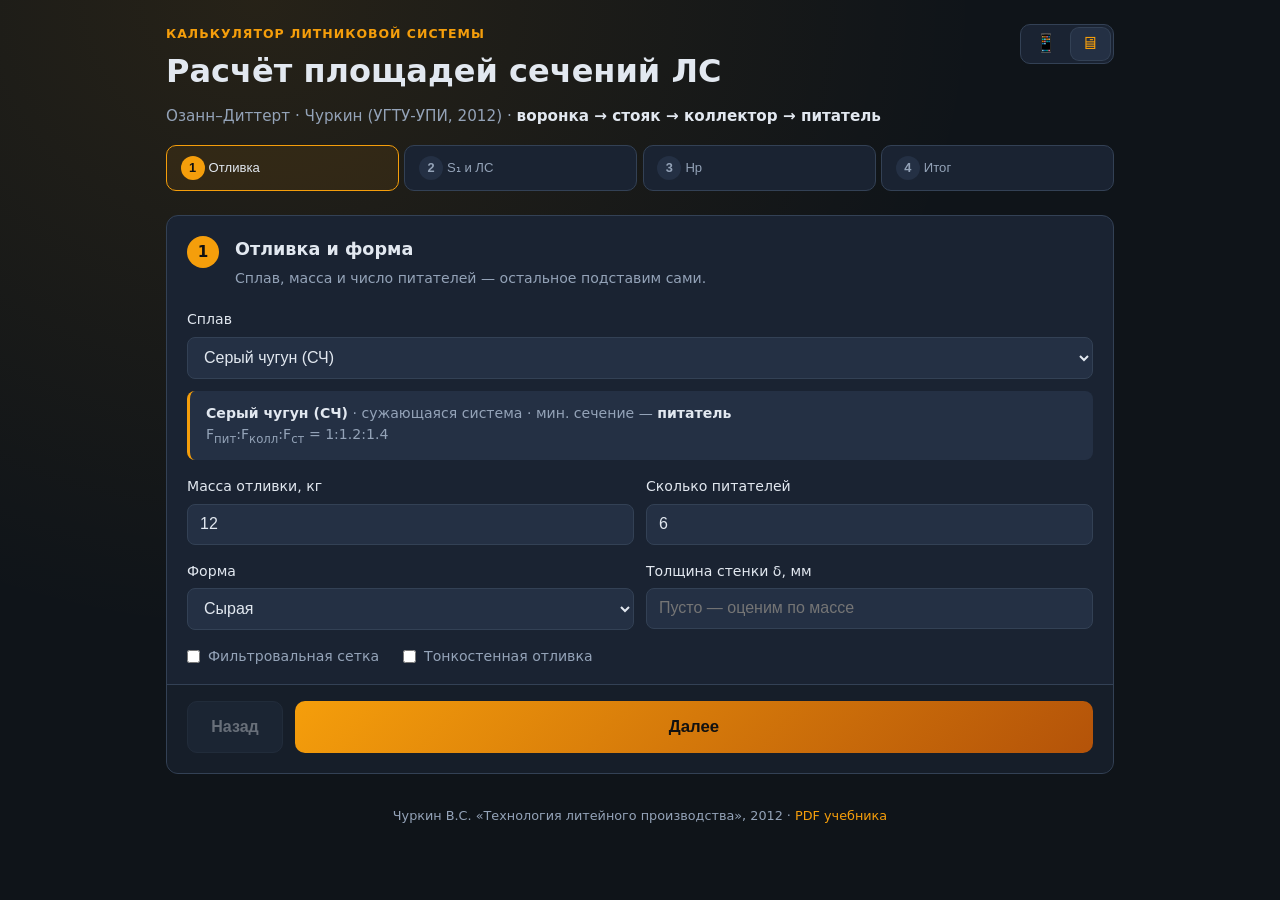
==== commit 2a7940fd: "Пошаговый мастер, переключатель мобильный/десктоп и подбор S1" ====
--- a/docs/index.html
+++ b/docs/index.html
@@ -4,173 +4,244 @@
   <meta charset="UTF-8">
   <meta name="viewport" content="width=device-width, initial-scale=1.0">
   <title>Калькулятор литниковой системы</title>
-  <link rel="stylesheet" href="css/styles.css?v=5">
+  <link rel="stylesheet" href="css/styles.css?v=7">
 </head>
-<body>
+<body class="view-mobile">
   <div class="layout">
     <header class="header">
-      <p class="eyebrow">Калькулятор литниковой системы</p>
-      <h1>Расчёт площадей сечений ЛС</h1>
-      <p class="subtitle">Метод Озанна–Диттерта · учебник Чуркина (УГТУ-УПИ, 2012)<br>
-        Цепочка: <strong>воронка → стояк → коллектор → питатель</strong></p>
+      <div class="header-top">
+        <div>
+          <p class="eyebrow">Калькулятор литниковой системы</p>
+          <h1>Расчёт площадей сечений ЛС</h1>
+        </div>
+        <div class="view-toggle" role="group" aria-label="Режим отображения">
+          <button type="button" class="view-btn is-active" data-view="mobile" title="Мобильный мастер">📱</button>
+          <button type="button" class="view-btn" data-view="desktop" title="Десктопный мастер">🖥</button>
+        </div>
+      </div>
+      <p class="subtitle">Озанн–Диттерт · Чуркин (УГТУ-УПИ, 2012) · <strong>воронка → стояк → коллектор → питатель</strong></p>
     </header>
 
-    <main class="main-flow">
-      <form id="calc-form" class="calc-form">
-
-        <!-- ШАГ 1 -->
-        <section class="step-card">
-          <div class="step-header">
-            <span class="step-num">1</span>
-            <div>
-              <h2 class="step-title">Отливка и форма</h2>
-              <p class="step-desc">Укажите сплав и основные параметры. Время заливки τ, μ и соотношения площадей посчитаются сами.</p>
-            </div>
-          </div>
-
-          <label class="field">
-            <span class="field-label">Сплав</span>
-            <select id="alloy_id" name="alloy_id" required></select>
-          </label>
-          <div id="alloy-info" class="alloy-info"></div>
-
-          <div class="field-grid field-grid-2">
+    <nav class="wizard-progress" id="wizard-progress" aria-label="Шаги расчёта"></nav>
+
+    <main class="wizard-shell">
+      <form id="calc-form" class="calc-form" novalidate>
+        <input type="hidden" name="pouring_time_coefficient_s" id="s1_hidden">
+
+        <!-- ШАГ 1: Отливка -->
+        <section class="wizard-screen is-active" data-step="1" aria-labelledby="step-title-1">
+          <div class="screen-inner">
+            <div class="screen-head">
+              <span class="step-num">1</span>
+              <div>
+                <h2 class="step-title" id="step-title-1">Отливка и форма</h2>
+                <p class="step-desc">Сплав, масса и число питателей — остальное подставим сами.</p>
+              </div>
+            </div>
+
             <label class="field">
-              <span class="field-label">Масса отливки, кг</span>
-              <input type="number" name="casting_mass_kg" value="12" min="0.01" step="0.01" required>
+              <span class="field-label">Сплав</span>
+              <select id="alloy_id" name="alloy_id" required></select>
             </label>
-            <label class="field">
-              <span class="field-label">Сколько питателей</span>
-              <input type="number" name="feeder_count" value="6" min="1" max="32">
-            </label>
-            <label class="field">
-              <span class="field-label">Форма</span>
-              <select name="mold_moisture">
-                <option value="wet">Сырая</option>
-                <option value="dry">Сухая</option>
-              </select>
-            </label>
-            <label class="field">
-              <span class="field-label">Толщина стенки δ, мм</span>
-              <input type="number" name="wall_thickness_mm" id="wall_thickness_mm" placeholder="Оставьте пустым — оценим по массе" min="0.1" step="0.1">
-            </label>
-          </div>
-
-          <div class="options-row">
-            <label class="check-label"><input type="checkbox" name="filter_screen" value="1"> Есть фильтровальная сетка</label>
-            <label class="check-label"><input type="checkbox" name="thin_walled" value="1"> Тонкостенная отливка</label>
-          </div>
-        </section>
-
-        <!-- ШАГ 2 -->
-        <section class="step-card">
-          <div class="step-header">
-            <span class="step-num">2</span>
-            <div>
-              <h2 class="step-title">Геометрия для расчёта H<sub>р</sub></h2>
-              <p class="step-desc">Посмотрите на рисунок и введите размеры в миллиметрах — так же, как подписано на схеме.</p>
-            </div>
-          </div>
-
-          <figure class="ref-hero">
-            <img id="ref-head-img" class="ref-img" src="img/book/7.png" alt="Расчётный напор Hр">
-            <figcaption>Рис. 2.3 из учебника — где брать H<sub>0</sub>, C и P</figcaption>
-          </figure>
-
-          <label class="field">
-            <span class="field-label">Как металл заходит в отливку</span>
-            <select name="gating_layout" id="gating_layout">
-              <option value="side">Сбоку (самый частый случай)</option>
-              <option value="top">Сверху</option>
-              <option value="siphon">Сифоном</option>
-              <option value="symmetric">Симметрично</option>
-            </select>
-          </label>
-
-          <div id="layout-formula" class="formula-box"></div>
-
-          <div class="field-grid field-grid-3">
-            <label class="field field-tag-h0" id="field-h0">
-              <span class="field-label"><span class="dim-tag">H<sub>0</sub></span> Высота столба металла, мм</span>
-              <input type="number" name="sprue_height_mm" id="sprue_height_mm" value="250" min="10" step="1">
-              <span class="field-hint">От металла в воронке до разъёма формы</span>
-            </label>
-            <label class="field field-tag-c" id="field-c">
-              <span class="field-label"><span class="dim-tag">C</span> Высота отливки, мм</span>
-              <input type="number" name="casting_height_mm" id="casting_height_mm" value="34" min="0" step="1">
-            </label>
-            <label class="field field-tag-p" id="p-field">
-              <span class="field-label"><span class="dim-tag">P</span> До места входа питателя, мм</span>
-              <input type="number" name="inlet_distance_mm" id="inlet_distance_mm" value="12" min="0" step="1">
-              <span class="field-hint">От верха отливки до питателя</span>
-            </label>
-          </div>
-
-          <div id="head-preview" class="result-preview">
-            <span class="result-preview-label">Получится статический напор</span>
-            <span class="result-preview-value">H<sub>р</sub> ≈ <strong>0,212 м</strong></span>
-          </div>
-        </section>
-
-        <!-- Справка -->
-        <details class="help-book">
-          <summary>Справочные рисунки и таблицы из учебника</summary>
-          <p class="help-book-intro">Таблицы S₁ для стали и алюминия, типы литниковых систем (класс I и II).</p>
-          <label class="field">
-            <span class="field-label">Выберите рисунок / таблицу</span>
-            <select id="help-image-select"></select>
-          </label>
-          <figure class="ref-hero ref-hero-sm">
-            <img id="help-image" class="ref-img" src="" alt="">
-            <figcaption id="help-caption"></figcaption>
-          </figure>
-        </details>
-
-        <!-- Расширенные -->
-        <details class="advanced-section">
-          <summary>Дополнительные параметры (необязательно)</summary>
-          <div class="field-grid field-grid-2">
-            <label class="field">Масса прибылей, кг <input type="number" name="riser_mass_kg" value="0" min="0" step="0.01"></label>
-            <label class="field">Отливок в форме <input type="number" name="castings_per_mold" value="1" min="1" max="32"></label>
-            <label class="field">Коллекторов <input type="number" name="collector_count" value="1" min="1" max="8"></label>
-            <label class="field">H<sub>р</sub> вручную, м <input type="number" name="static_head_m" placeholder="Авто" min="0.01" step="0.001"></label>
-            <label class="field">τ вручную, с <input type="number" name="pouring_time_s" placeholder="Авто" min="0.1" step="0.1"></label>
-            <label class="field">μ вручную <input type="number" name="discharge_coefficient" placeholder="Из базы" min="0.01" max="1" step="0.01"></label>
-          </div>
-          <details class="advanced-nested">
-            <summary>Формы сечений и соотношения</summary>
-            <div class="field-grid field-grid-3">
-              <label class="field">Форма стояка <select name="sprue_shape"><option value="circle">Круг</option><option value="square">Квадрат</option></select></label>
-              <label class="field">Форма коллектора <select name="collector_shape"><option value="trapezoid">Трапеция</option><option value="rectangle">Прямоугольник</option><option value="circle">Круг</option><option value="square">Квадрат</option></select></label>
-              <label class="field">Форма питателя <select name="feeder_shape"><option value="trapezoid">Трапеция</option><option value="rectangle">Прямоугольник</option><option value="circle">Круг</option><option value="square">Квадрат</option></select></label>
-            </div>
-          </details>
-        </details>
-
-        <button type="submit" class="btn-primary btn-calc">Рассчитать литниковую систему</button>
+            <div id="alloy-info" class="alloy-info"></div>
+
+            <div class="field-grid field-grid-2">
+              <label class="field">
+                <span class="field-label">Масса отливки, кг</span>
+                <input type="number" name="casting_mass_kg" value="12" min="0.01" step="0.01" required>
+              </label>
+              <label class="field">
+                <span class="field-label">Сколько питателей</span>
+                <input type="number" name="feeder_count" value="6" min="1" max="32">
+              </label>
+              <label class="field">
+                <span class="field-label">Форма</span>
+                <select name="mold_moisture">
+                  <option value="wet">Сырая</option>
+                  <option value="dry">Сухая</option>
+                </select>
+              </label>
+              <label class="field">
+                <span class="field-label">Толщина стенки δ, мм</span>
+                <input type="number" name="wall_thickness_mm" id="wall_thickness_mm" placeholder="Пусто — оценим по массе" min="0.1" step="0.1">
+              </label>
+            </div>
+
+            <div class="options-row">
+              <label class="check-label"><input type="checkbox" name="filter_screen" value="1"> Фильтровальная сетка</label>
+              <label class="check-label"><input type="checkbox" name="thin_walled" value="1"> Тонкостенная отливка</label>
+            </div>
+          </div>
+        </section>
+
+        <!-- ШАГ 2: ЛС и S₁ -->
+        <section class="wizard-screen" data-step="2" aria-labelledby="step-title-2">
+          <div class="screen-inner">
+            <div class="screen-head">
+              <span class="step-num">2</span>
+              <div>
+                <h2 class="step-title" id="step-title-2">Литниковая система и S₁</h2>
+                <p class="step-desc">Выберите тип ЛС и условия заливки — предложим S₁ из таблицы учебника.</p>
+              </div>
+            </div>
+
+            <div class="screen-split">
+              <div class="screen-fields">
+                <label class="field">
+                  <span class="field-label">Тип литниковой системы</span>
+                  <select name="gating_system_class" id="gating_system_class"></select>
+                </label>
+
+                <div id="s1-steel-fields" class="s1-variant" hidden>
+                  <label class="field">
+                    <span class="field-label">Температура заливки</span>
+                    <select name="steel_pour_temp" id="steel_pour_temp">
+                      <option value="normal">Нормальная</option>
+                      <option value="elevated">Повышенная</option>
+                    </select>
+                  </label>
+                  <label class="field">
+                    <span class="field-label">Способ подвода металла</span>
+                    <select name="steel_supply_method" id="steel_supply_method">
+                      <option value="bottom">Снизу или в толстостенные части</option>
+                      <option value="half">На половине высоты или ступенчатый</option>
+                      <option value="top">Сверху или в тонкие части</option>
+                    </select>
+                  </label>
+                </div>
+
+                <div id="s1-al-fields" class="s1-variant" hidden>
+                  <label class="field">
+                    <span class="field-label">Изготовление отливок</span>
+                    <select name="al_casting_method" id="al_casting_method">
+                      <option value="sand">В песчаных формах</option>
+                      <option value="metal_mold">В подогреваемых кокилях</option>
+                    </select>
+                  </label>
+                  <label class="field">
+                    <span class="field-label">Тип литниковой системы (для S₁)</span>
+                    <select name="al_ls_type" id="al_ls_type">
+                      <option value="conventional">Обычная</option>
+                      <option value="vertical_slot">Вертикально-щелевая</option>
+                    </select>
+                  </label>
+                </div>
+
+                <div id="s1-generic-note" class="s1-note" hidden></div>
+
+                <label class="field">
+                  <span class="field-label">Коэффициент S₁ (можно скорректировать)</span>
+                  <input type="number" name="s1_display" id="s1_display" min="0.1" step="0.01" required>
+                  <span class="field-hint" id="s1-source"></span>
+                </label>
+
+                <figure id="s1-table-figure" class="ref-hero ref-hero-sm" hidden>
+                  <img id="s1-table-img" class="ref-img" src="" alt="Таблица S₁">
+                  <figcaption id="s1-table-caption"></figcaption>
+                </figure>
+              </div>
+
+              <figure class="ref-hero ref-hero-side">
+                <img id="s1-ref-img" class="ref-img" src="img/book/3.png" alt="Схема литниковой системы">
+                <figcaption id="s1-ref-caption">Схема выбранной ЛС</figcaption>
+              </figure>
+            </div>
+          </div>
+        </section>
+
+        <!-- ШАГ 3: Геометрия -->
+        <section class="wizard-screen" data-step="3" aria-labelledby="step-title-3">
+          <div class="screen-inner">
+            <div class="screen-head">
+              <span class="step-num">3</span>
+              <div>
+                <h2 class="step-title" id="step-title-3">Геометрия для H<sub>р</sub></h2>
+                <p class="step-desc">Размеры с рисунка — в миллиметрах.</p>
+              </div>
+            </div>
+
+            <div class="screen-split">
+              <div class="screen-fields">
+                <label class="field">
+                  <span class="field-label">Как металл заходит в отливку</span>
+                  <select name="gating_layout" id="gating_layout">
+                    <option value="side">Сбоку (частый случай)</option>
+                    <option value="top">Сверху</option>
+                    <option value="siphon">Сифоном</option>
+                    <option value="symmetric">Симметрично</option>
+                  </select>
+                </label>
+                <div id="layout-formula" class="formula-box"></div>
+
+                <div class="field-grid field-grid-3">
+                  <label class="field field-tag-h0" id="field-h0">
+                    <span class="field-label"><span class="dim-tag">H<sub>0</sub></span> Столб металла, мм</span>
+                    <input type="number" name="sprue_height_mm" id="sprue_height_mm" value="250" min="10" step="1">
+                  </label>
+                  <label class="field field-tag-c" id="field-c">
+                    <span class="field-label"><span class="dim-tag">C</span> Высота отливки, мм</span>
+                    <input type="number" name="casting_height_mm" id="casting_height_mm" value="34" min="0" step="1">
+                  </label>
+                  <label class="field field-tag-p" id="p-field">
+                    <span class="field-label"><span class="dim-tag">P</span> До питателя, мм</span>
+                    <input type="number" name="inlet_distance_mm" id="inlet_distance_mm" value="12" min="0" step="1">
+                  </label>
+                </div>
+
+                <div id="head-preview" class="result-preview"></div>
+
+                <details class="advanced-section">
+                  <summary>Дополнительно (необязательно)</summary>
+                  <div class="field-grid field-grid-2">
+                    <label class="field">Масса прибылей, кг <input type="number" name="riser_mass_kg" value="0" min="0" step="0.01"></label>
+                    <label class="field">Отливок в форме <input type="number" name="castings_per_mold" value="1" min="1" max="32"></label>
+                    <label class="field">Коллекторов <input type="number" name="collector_count" value="1" min="1" max="8"></label>
+                    <label class="field">H<sub>р</sub> вручную, м <input type="number" name="static_head_m" placeholder="Авто" min="0.01" step="0.001"></label>
+                  </div>
+                </details>
+              </div>
+
+              <figure class="ref-hero ref-hero-side">
+                <img id="ref-head-img" class="ref-img" src="img/book/7.png" alt="Расчётный напор Hр">
+                <figcaption>Рис. 2.3 — H<sub>0</sub>, C, P</figcaption>
+              </figure>
+            </div>
+          </div>
+        </section>
+
+        <!-- ШАГ 4: Результаты -->
+        <section class="wizard-screen" data-step="4" aria-labelledby="step-title-4">
+          <div class="screen-inner">
+            <div class="screen-head">
+              <span class="step-num">4</span>
+              <div>
+                <h2 class="step-title" id="step-title-4">Результаты расчёта</h2>
+                <p class="step-desc">Площади сечений и размеры элементов литниковой системы.</p>
+              </div>
+            </div>
+
+            <div id="results-loading" class="results-loading" hidden>Считаем…</div>
+            <div id="results-error" class="error" hidden></div>
+
+            <div id="results-body">
+              <div id="auto-info" class="auto-info"></div>
+              <div id="summary" class="summary"></div>
+              <h3 class="block-title">Элементы ЛС</h3>
+              <div id="sections" class="sections"></div>
+              <h3 class="block-title">Дополнительно</h3>
+              <div id="extra" class="extra-stats"></div>
+              <h3 class="block-title">Масса литниковой системы</h3>
+              <div id="mass" class="mass-block"></div>
+              <div id="notes" class="notes"></div>
+            </div>
+          </div>
+        </section>
+
+        <div class="wizard-nav">
+          <button type="button" class="btn-secondary" id="wizard-back" disabled>Назад</button>
+          <button type="button" class="btn-primary" id="wizard-next">Далее</button>
+        </div>
       </form>
-
-      <section class="card results-card" id="results">
-        <div id="results-placeholder" class="results-placeholder">
-          <span class="step-num step-num-muted">3</span>
-          <div>
-            <h2 class="step-title">Результаты</h2>
-            <p>Заполните шаги 1–2 и нажмите кнопку расчёта. Здесь появятся площади сечений и размеры элементов.</p>
-          </div>
-        </div>
-        <div id="results-body" hidden>
-          <h2 class="results-heading">Результаты расчёта</h2>
-          <div id="auto-info" class="auto-info"></div>
-          <div id="summary" class="summary"></div>
-          <h3 class="block-title">Элементы литниковой системы</h3>
-          <div id="sections" class="sections"></div>
-          <h3 class="block-title">Дополнительно</h3>
-          <div id="extra" class="extra-stats"></div>
-          <h3 class="block-title">Масса литниковой системы</h3>
-          <div id="mass" class="mass-block"></div>
-          <div id="notes" class="notes"></div>
-        </div>
-      </section>
     </main>
 
     <footer class="footer">
@@ -178,9 +249,11 @@
         <a href="reference.pdf" target="_blank" rel="noopener">PDF учебника</a></p>
     </footer>
   </div>
-  <script src="js/reference-images.js?v=5"></script>
-  <script src="js/data.js?v=5"></script>
-  <script src="js/engine.js?v=5"></script>
-  <script src="js/app.js?v=5"></script>
+
+  <script src="js/reference-images.js?v=7"></script>
+  <script src="js/s1-coefficients.js?v=7"></script>
+  <script src="js/data.js?v=7"></script>
+  <script src="js/engine.js?v=7"></script>
+  <script src="js/app.js?v=7"></script>
 </body>
 </html>
--- a/docs/css/styles.css
+++ b/docs/css/styles.css
@@ -29,7 +29,201 @@
 
 .layout { max-width: 820px; margin: 0 auto; padding: 1.5rem 1rem 2.5rem; }
 
-.header { margin-bottom: 1.75rem; }
+.view-desktop .layout { max-width: 980px; }
+
+.header-top {
+  display: flex;
+  justify-content: space-between;
+  align-items: flex-start;
+  gap: 1rem;
+}
+
+.view-toggle {
+  display: flex;
+  gap: 0.25rem;
+  background: var(--surface);
+  border: 1px solid var(--border);
+  border-radius: 10px;
+  padding: 0.2rem;
+  flex-shrink: 0;
+}
+
+.view-btn {
+  border: none;
+  background: transparent;
+  color: var(--muted);
+  padding: 0.45rem 0.65rem;
+  border-radius: 8px;
+  cursor: pointer;
+  font-size: 1.1rem;
+  line-height: 1;
+}
+.view-btn.is-active {
+  background: var(--surface-2);
+  color: var(--accent);
+  box-shadow: 0 0 0 1px var(--border);
+}
+
+/* Wizard progress */
+.wizard-progress {
+  display: flex;
+  gap: 0.35rem;
+  margin-bottom: 1rem;
+  overflow-x: auto;
+  padding-bottom: 0.25rem;
+}
+
+.progress-step {
+  flex: 1;
+  min-width: 4.5rem;
+  display: flex;
+  flex-direction: column;
+  align-items: center;
+  gap: 0.25rem;
+  border: 1px solid var(--border);
+  background: var(--surface);
+  border-radius: 10px;
+  padding: 0.5rem 0.35rem;
+  cursor: pointer;
+  color: var(--muted);
+  font-size: 0.72rem;
+}
+.progress-step.is-current {
+  border-color: var(--accent);
+  color: var(--text);
+  background: rgba(245, 158, 11, 0.08);
+}
+.progress-step.is-done {
+  border-color: rgba(52, 211, 153, 0.4);
+  color: var(--success);
+}
+.progress-num {
+  width: 1.5rem;
+  height: 1.5rem;
+  border-radius: 50%;
+  background: var(--surface-2);
+  display: flex;
+  align-items: center;
+  justify-content: center;
+  font-weight: 700;
+  font-size: 0.8rem;
+}
+.progress-step.is-current .progress-num { background: var(--accent); color: #111; }
+.progress-step.is-done .progress-num { background: rgba(52, 211, 153, 0.2); }
+
+/* Wizard screens */
+.wizard-shell {
+  background: var(--surface);
+  border: 1px solid var(--border);
+  border-radius: var(--radius);
+  overflow: hidden;
+}
+
+.calc-form { margin: 0; }
+
+.wizard-screen {
+  display: none;
+  animation: fadeIn 0.25s ease;
+}
+.wizard-screen.is-active { display: block; }
+
+@keyframes fadeIn {
+  from { opacity: 0; transform: translateY(6px); }
+  to { opacity: 1; transform: translateY(0); }
+}
+
+.screen-inner {
+  padding: 1.25rem 1.25rem 0.5rem;
+  min-height: 18rem;
+}
+
+.screen-head {
+  display: flex;
+  gap: 1rem;
+  margin-bottom: 1.25rem;
+  align-items: flex-start;
+}
+
+.screen-split {
+  display: flex;
+  flex-direction: column;
+  gap: 1rem;
+}
+
+.view-desktop .screen-split {
+  flex-direction: row;
+  align-items: flex-start;
+}
+.view-desktop .screen-fields { flex: 1; min-width: 0; }
+.view-desktop .ref-hero-side { flex: 0 0 42%; max-width: 420px; }
+
+.wizard-nav {
+  display: flex;
+  gap: 0.75rem;
+  padding: 1rem 1.25rem 1.25rem;
+  border-top: 1px solid var(--border);
+  background: rgba(15, 20, 25, 0.35);
+}
+
+.view-mobile .wizard-nav {
+  position: sticky;
+  bottom: 0;
+  z-index: 10;
+  backdrop-filter: blur(8px);
+}
+
+.view-mobile .layout {
+  padding-bottom: 0.5rem;
+}
+
+.btn-secondary {
+  flex: 0 0 auto;
+  min-width: 6rem;
+  border: 1px solid var(--border);
+  border-radius: 10px;
+  padding: 0.85rem 1.25rem;
+  font-size: 1rem;
+  font-weight: 600;
+  cursor: pointer;
+  background: var(--surface-2);
+  color: var(--text);
+}
+.btn-secondary:disabled { opacity: 0.4; cursor: not-allowed; }
+
+.wizard-nav .btn-primary {
+  flex: 1;
+  margin-top: 0;
+}
+
+.s1-note {
+  background: var(--surface-2);
+  border-radius: 8px;
+  padding: 0.75rem;
+  font-size: 0.85rem;
+  color: var(--muted);
+  margin-bottom: 1rem;
+  border-left: 3px solid var(--blue);
+}
+
+.formula-hint { color: var(--muted); font-size: 0.85rem; }
+
+.results-loading {
+  text-align: center;
+  padding: 2rem;
+  color: var(--muted);
+}
+
+.stat-sm { font-size: 0.85rem !important; }
+
+.view-mobile h1 { font-size: 1.35rem; }
+.view-mobile .progress-label { display: none; }
+.view-mobile .screen-inner { min-height: calc(100dvh - 14rem); }
+
+.view-desktop .wizard-progress { margin-bottom: 1.25rem; }
+.view-desktop .progress-step { flex-direction: row; padding: 0.65rem 0.85rem; font-size: 0.82rem; }
+.view-desktop .progress-label { font-weight: 500; }
+
+.header { margin-bottom: 1rem; }
 .eyebrow { margin: 0 0 0.25rem; font-size: 0.78rem; letter-spacing: 0.08em; text-transform: uppercase; color: var(--accent); font-weight: 600; }
 h1 { margin: 0 0 0.5rem; font-size: clamp(1.5rem, 4vw, 2rem); font-weight: 700; }
 .subtitle { margin: 0; color: var(--muted); font-size: 0.95rem; }
